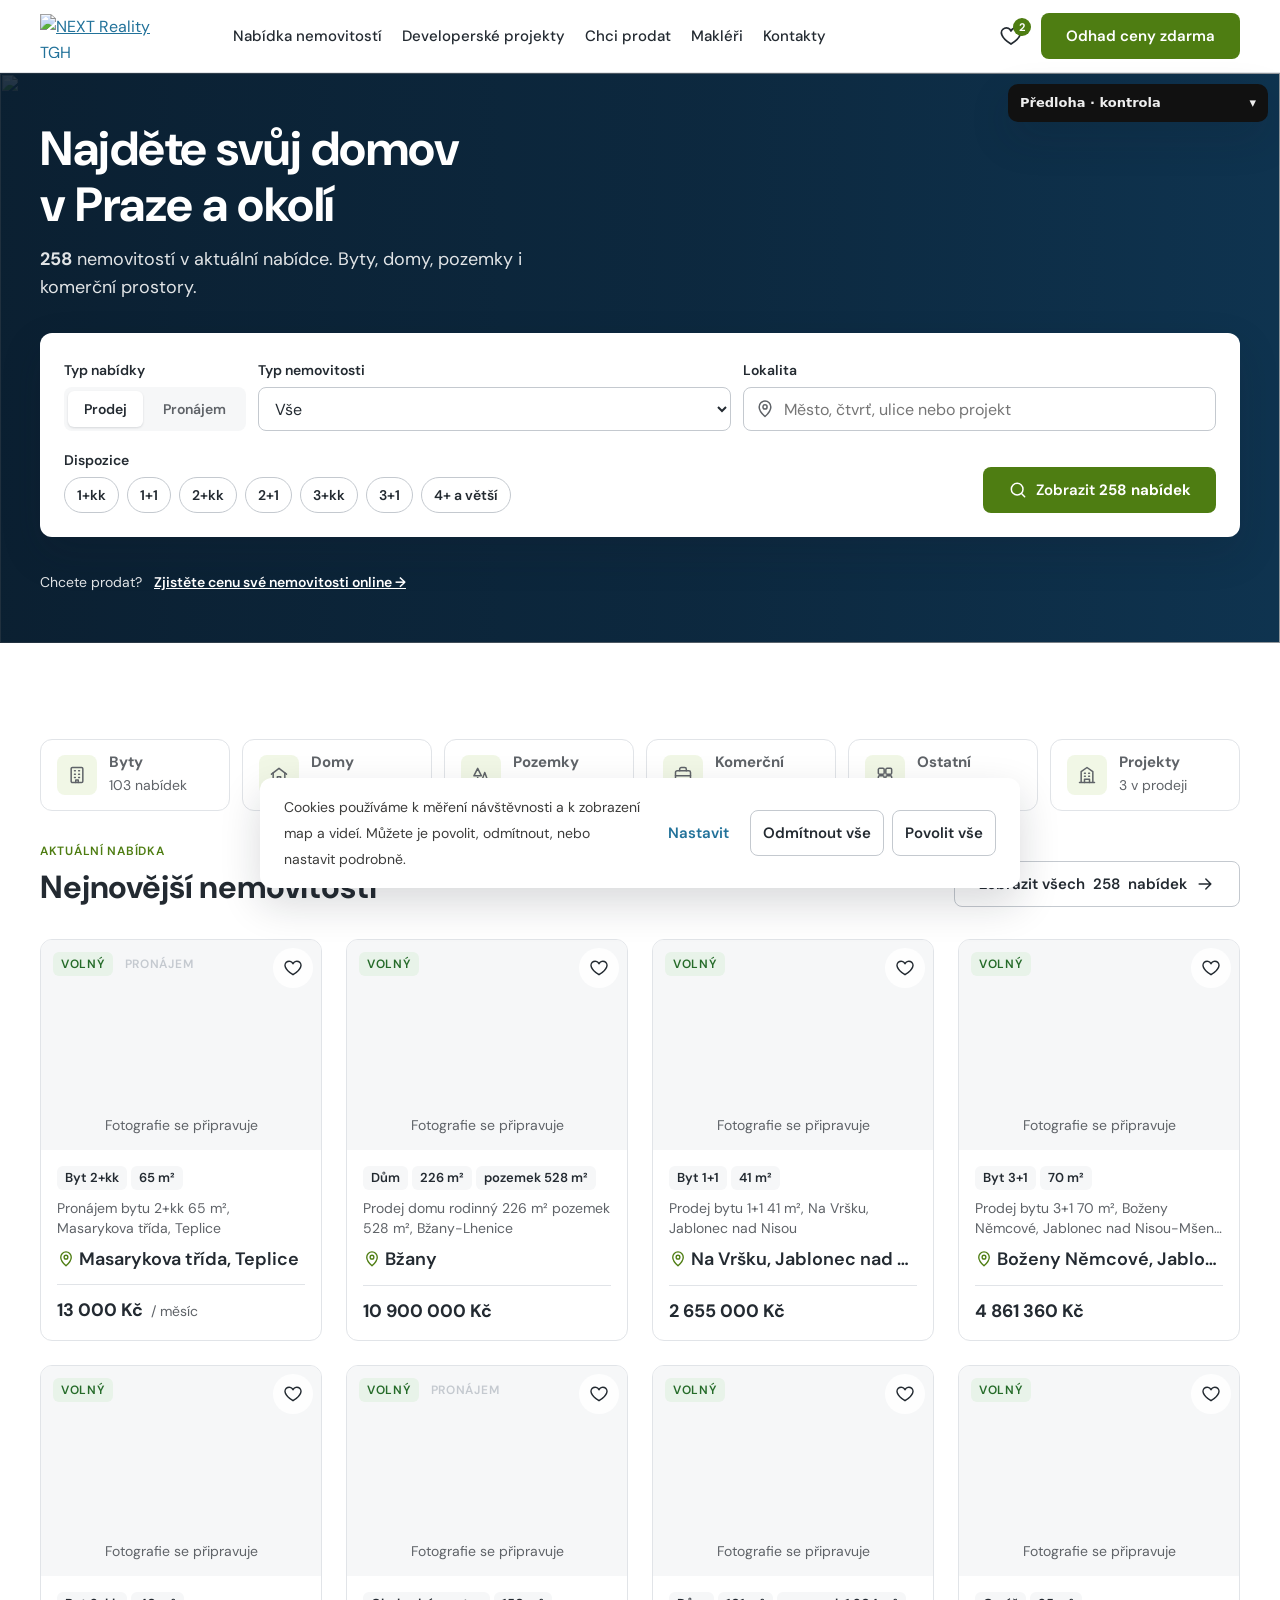
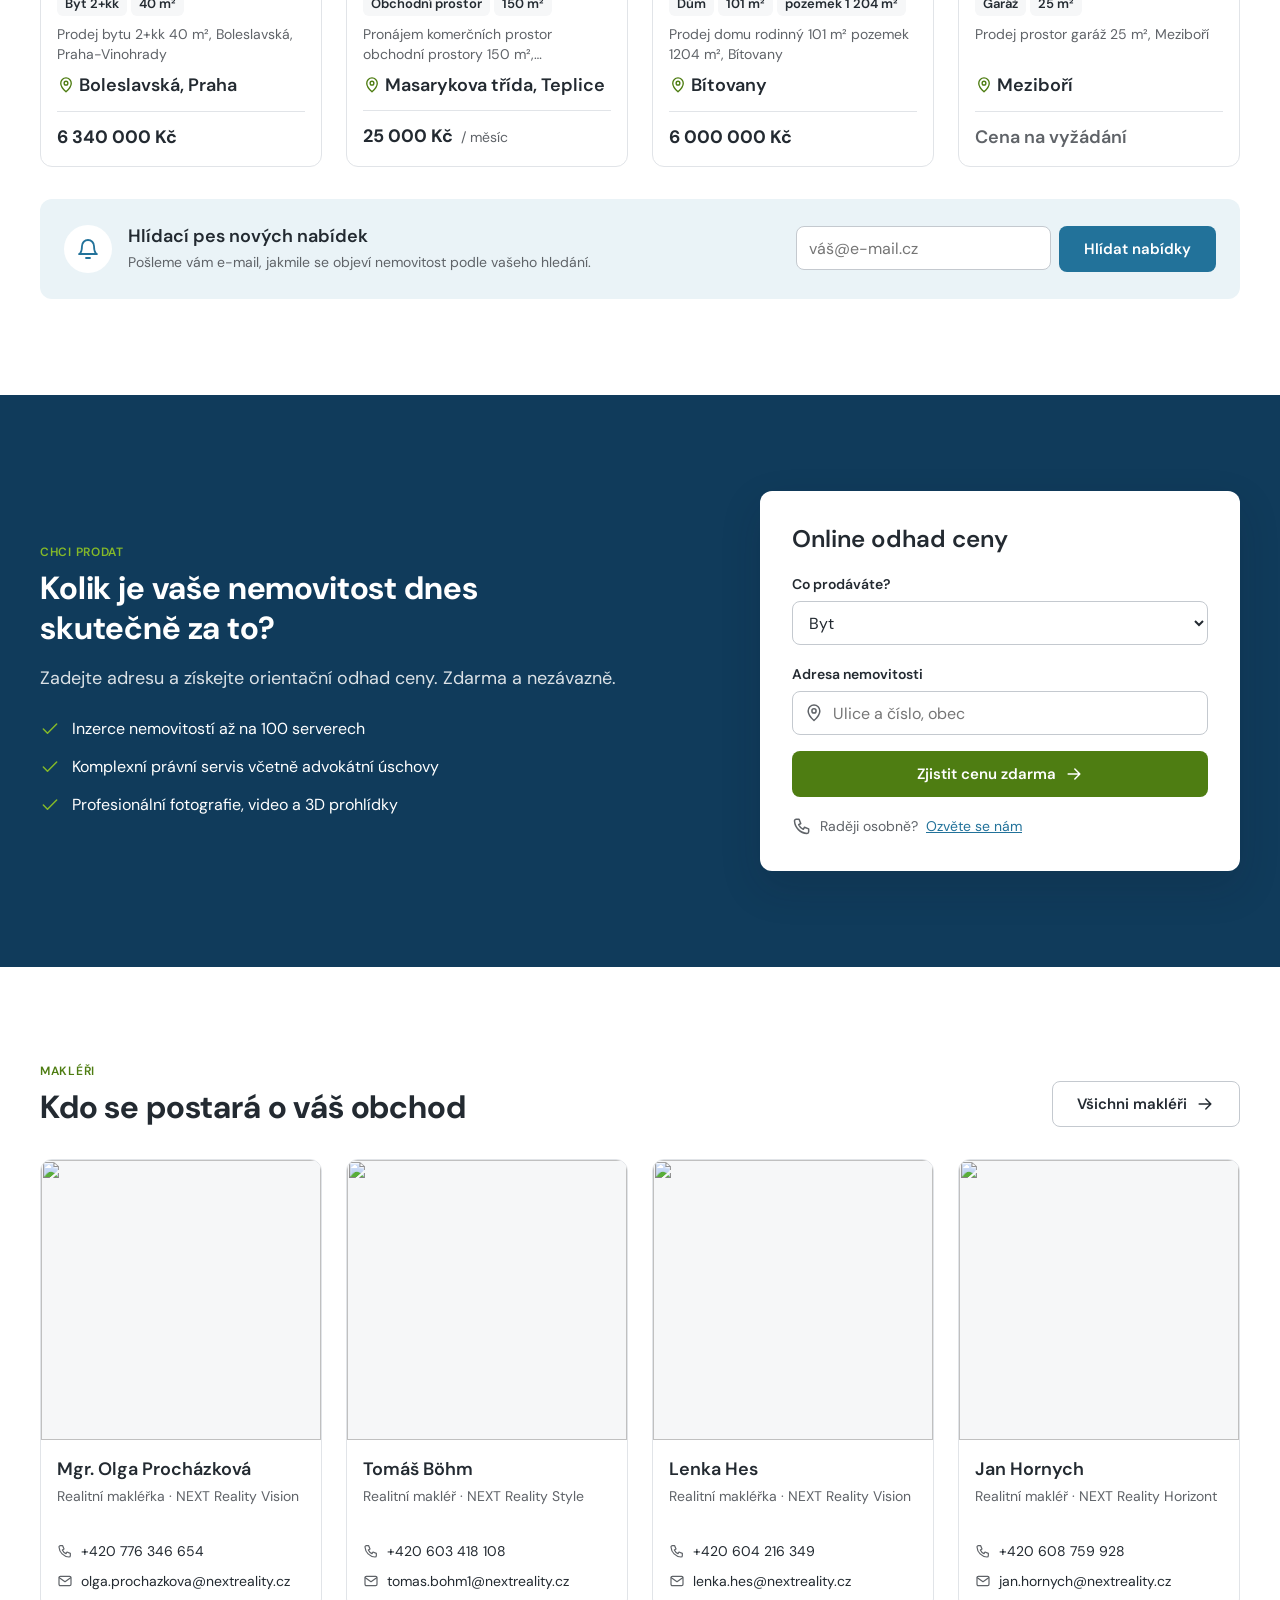
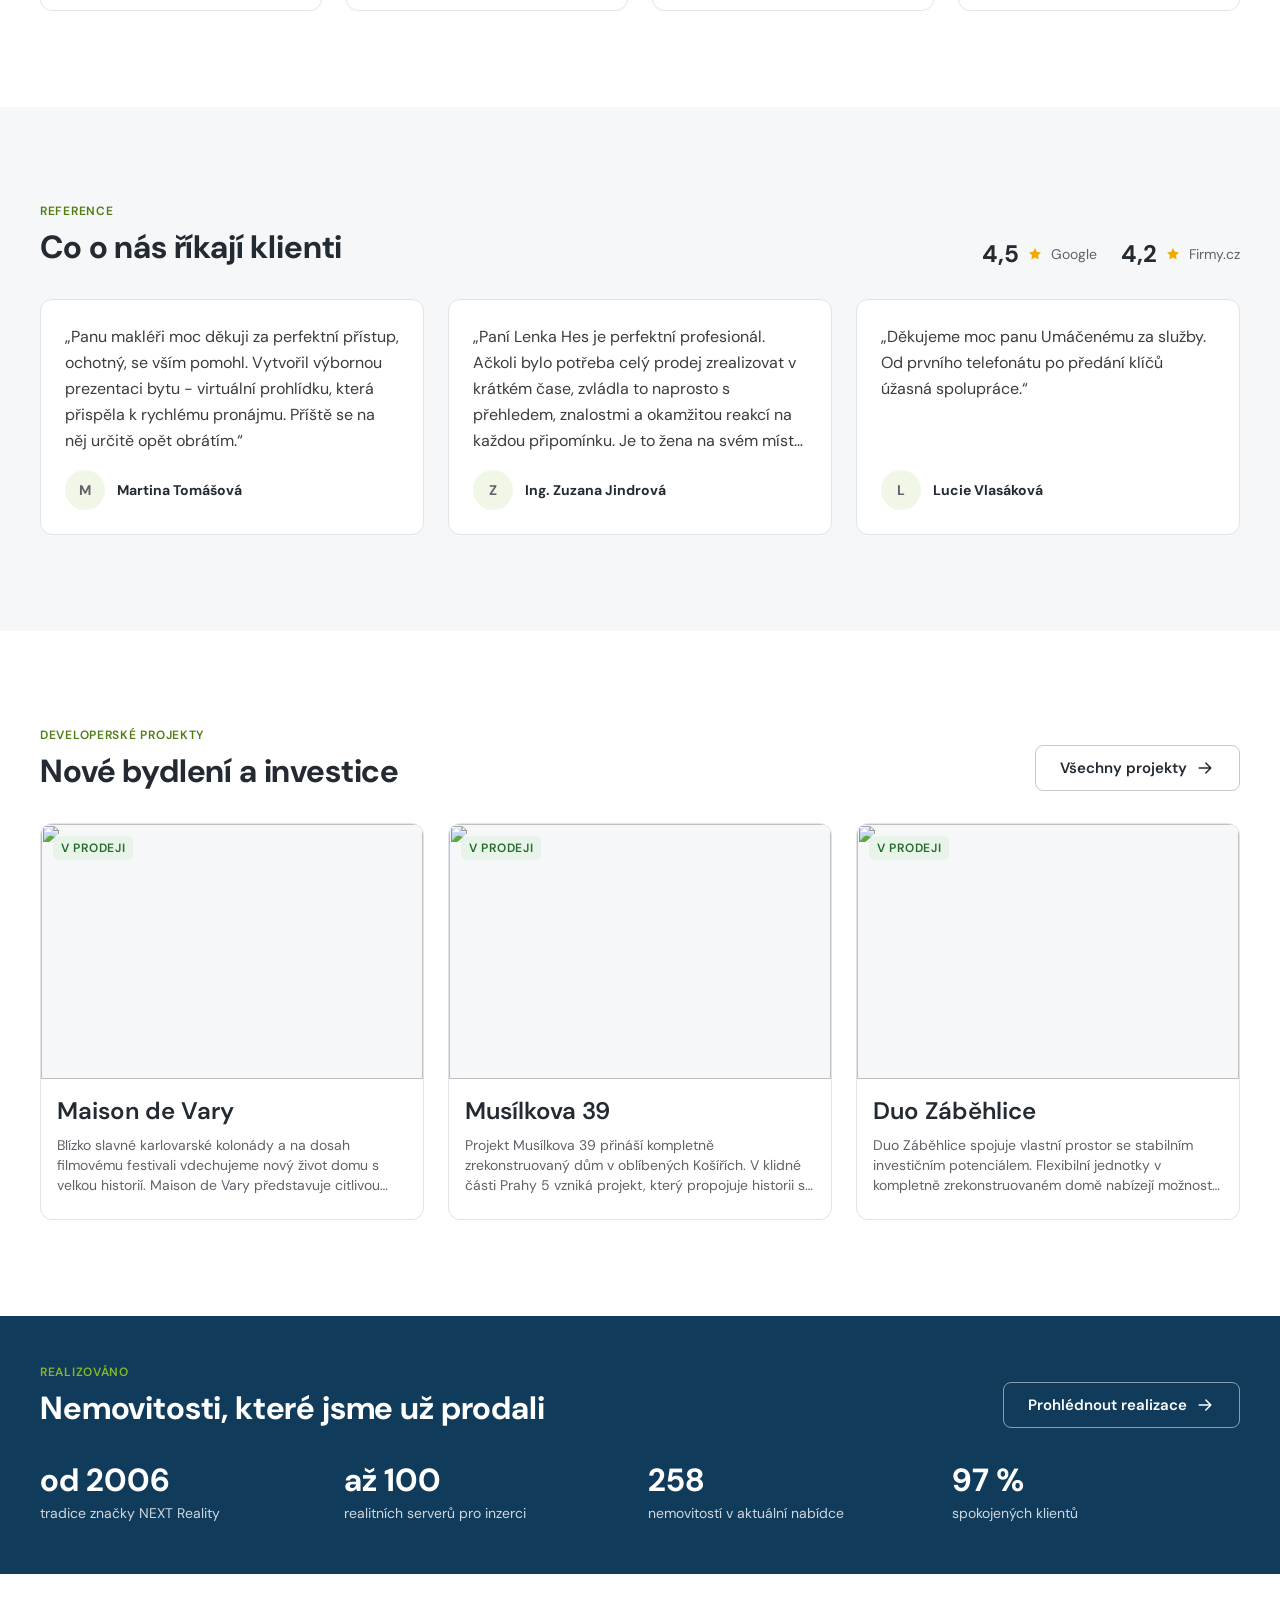
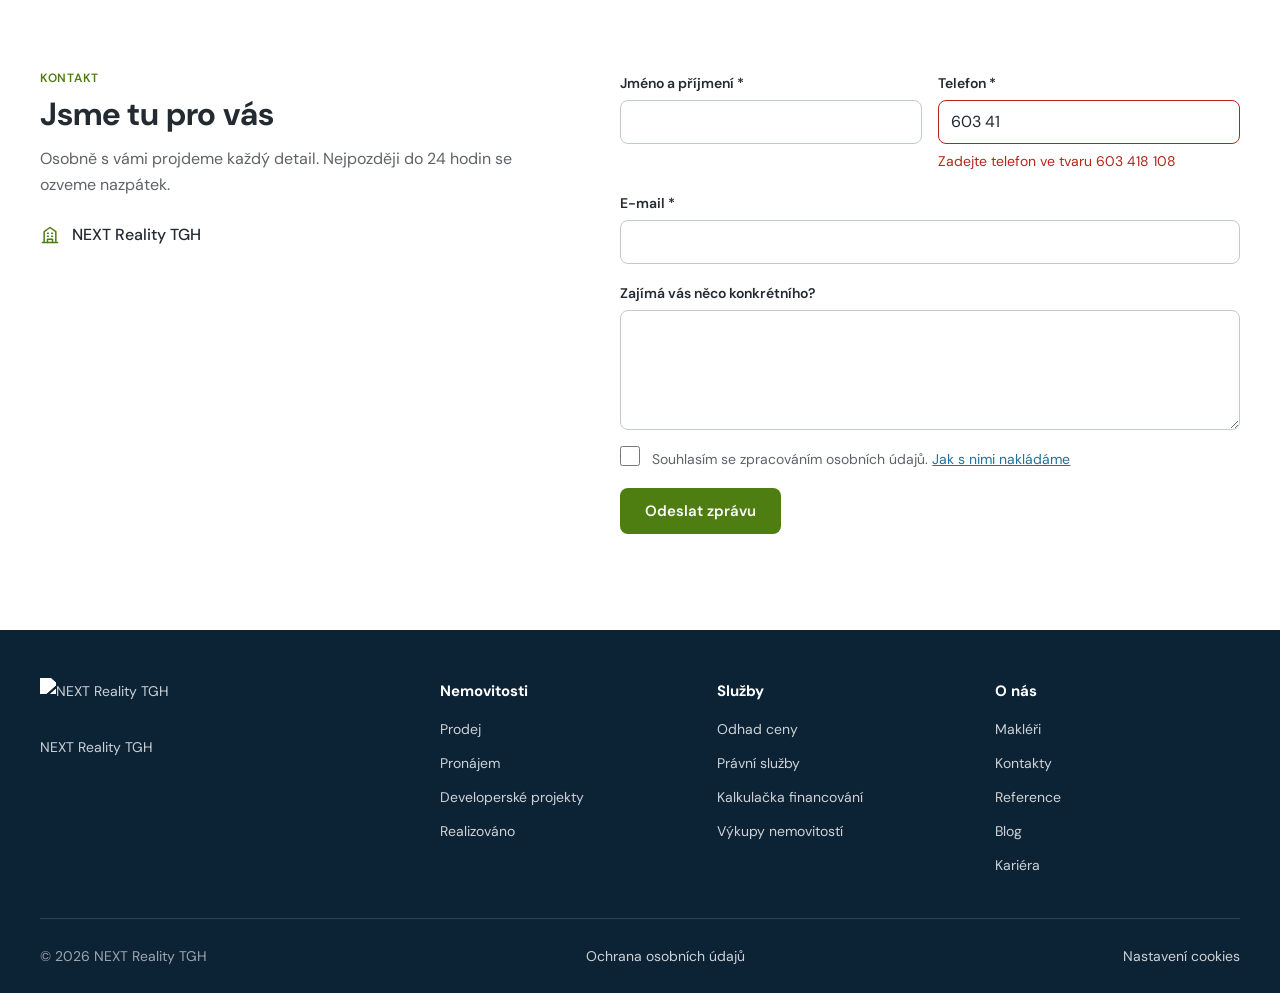
==== index.html @ 33d0123a "NEXT Reality – jednotny design system (HTML predloha) Faze 0–4: re-audit zivych webu, tokeny, homepa" ====
<!doctype html>
<html lang="cs" data-office="tgh">
<head>
<meta charset="utf-8">
<meta name="viewport" content="width=device-width, initial-scale=1">
<title>Reality a nemovitosti v Praze a okolí | NEXT Reality TGH</title>
<link rel="preconnect" href="https://fonts.googleapis.com">
<link rel="preconnect" href="https://fonts.gstatic.com" crossorigin>
<link href="https://fonts.googleapis.com/css2?family=DM+Sans:opsz,wght@9..40,400;9..40,500;9..40,600;9..40,700&display=swap" rel="stylesheet">
<link rel="stylesheet" href="tokens.css">
<link rel="stylesheet" href="components.css">
</head>
<body data-page="home">

<div id="site-header"></div>

<main>
  <!-- HERO: nabídka dřív než sebeprezentace – vyhledávání je součástí hero -->
  <section class="hero">
    <div class="hero__media"><img data-bind="hero" alt="" fetchpriority="high"></div>
    <div class="container hero__in">
      <div>
        <h1 class="t-hero">Najděte svůj domov <span data-bind="region"></span></h1>
        <p class="hero__lead t-lead"><b data-bind="total"></b> nemovitostí v aktuální nabídce. Byty, domy, pozemky i komerční prostory.</p>
      </div>

      <form class="search" id="search" role="search">
        <div class="search__row">
          <div class="field">
            <span class="field__label" id="lbl-deal">Typ nabídky</span>
            <div class="seg" role="group" aria-labelledby="lbl-deal">
              <button type="button" aria-pressed="true" data-deal="prodej">Prodej</button>
              <button type="button" aria-pressed="false" data-deal="pronajem">Pronájem</button>
            </div>
          </div>
          <div class="field">
            <label for="f-type">Typ nemovitosti</label>
            <select class="select" id="f-type">
              <option value="">Vše</option>
              <option value="byt">Byty</option>
              <option value="dum">Domy</option>
              <option value="komercni">Komerční</option>
              <option value="pozemek">Pozemky</option>
              <option value="ostatni">Ostatní</option>
            </select>
          </div>
          <div class="field suggest" id="suggest">
            <label for="f-loc">Lokalita</label>
            <div class="input-icon">
              <svg class="icon"><use href="#i-pin"/></svg>
              <input class="input" id="f-loc" placeholder="Město, čtvrť, ulice nebo projekt" autocomplete="off" role="combobox" aria-expanded="false" aria-controls="suggest-list">
            </div>
            <ul class="suggest__list" id="suggest-list" role="listbox"></ul>
          </div>
        </div>
        <div class="search__foot">
          <div class="field" id="disp-field">
            <span class="field__label" id="lbl-disp">Dispozice</span>
            <div class="chips" role="group" aria-labelledby="lbl-disp">
              <button type="button" class="chip" aria-pressed="false">1+kk</button>
              <button type="button" class="chip" aria-pressed="false">1+1</button>
              <button type="button" class="chip" aria-pressed="false">2+kk</button>
              <button type="button" class="chip" aria-pressed="false">2+1</button>
              <button type="button" class="chip" aria-pressed="false">3+kk</button>
              <button type="button" class="chip" aria-pressed="false">3+1</button>
              <button type="button" class="chip" aria-pressed="false">4+ a větší</button>
            </div>
          </div>
          <button class="btn btn--primary" id="search-btn" type="submit"><svg class="icon"><use href="#i-search"/></svg><span>Zobrazit <b id="live-count"></b></span></button>
        </div>
      </form>

      <p class="hero__seller">Chcete prodat? <a data-href="prodat.html#odhad">Zjistěte cenu své nemovitosti online →</a></p>
    </div>
  </section>

  <!-- NABÍDKA -->
  <section class="section" id="nabidka">
    <div class="container">
      <nav class="cats" aria-label="Kategorie" id="cats"></nav>
      <div class="section-head">
        <div>
          <span class="t-label eyebrow">Aktuální nabídka</span>
          <h2 class="t-h2">Nejnovější nemovitosti</h2>
        </div>
        <a class="btn btn--secondary" data-all href="vypis.html">Zobrazit všech <span data-bind="total"></span> nabídek <svg class="icon"><use href="#i-arrow"/></svg></a>
      </div>
      <div class="grid-cards" id="cards"></div>

      <div class="watchdog">
        <span class="watchdog__ico"><svg class="icon icon--lg"><use href="#i-bell"/></svg></span>
        <div>
          <h3 class="t-h3" style="font-size:var(--fs-card);line-height:var(--lh-card)">Hlídací pes nových nabídek</h3>
          <p>Pošleme vám e-mail, jakmile se objeví nemovitost podle vašeho hledání.</p>
        </div>
        <form onsubmit="event.preventDefault()">
          <label class="sr-only" for="wd-mail">E-mail</label>
          <input class="input" id="wd-mail" type="email" placeholder="váš@e-mail.cz">
          <button class="btn btn--alt">Hlídat nabídky</button>
        </form>
      </div>
    </div>
  </section>

  <!-- CHCI PRODAT – hlavní CTA pro prodávající -->
  <section class="section section--dark" id="prodat">
    <div class="container sell">
      <div>
        <span class="t-label eyebrow">Chci prodat</span>
        <h2 class="t-h2">Kolik je vaše nemovitost dnes skutečně&nbsp;za&nbsp;to?</h2>
        <p class="t-lead" style="margin-top:var(--s-4);color:rgba(255,255,255,.85);max-width:52ch">Zadejte adresu a získejte orientační odhad ceny. Zdarma a nezávazně.</p>
        <ul class="sell__list">
          <li><svg class="icon"><use href="#i-check"/></svg><span>Inzerce nemovitostí až na 100 serverech</span></li>
          <li><svg class="icon"><use href="#i-check"/></svg><span>Komplexní právní servis včetně advokátní úschovy</span></li>
          <li><svg class="icon"><use href="#i-check"/></svg><span>Profesionální fotografie, video a 3D prohlídky</span></li>
        </ul>
      </div>
      <form class="estimate" id="estimate">
        <h3 class="t-h3">Online odhad ceny</h3>
        <div class="field">
          <label for="e-type">Co prodáváte?</label>
          <select class="select" id="e-type"><option>Byt</option><option>Dům</option><option>Pozemek</option><option>Komerční prostor</option></select>
        </div>
        <div class="field">
          <label for="e-addr">Adresa nemovitosti</label>
          <div class="input-icon"><svg class="icon"><use href="#i-pin"/></svg><input class="input" id="e-addr" placeholder="Ulice a číslo, obec"></div>
        </div>
        <button class="btn btn--primary btn--block">Zjistit cenu zdarma <svg class="icon"><use href="#i-arrow"/></svg></button>
        <p class="estimate__note"><svg class="icon"><use href="#i-phone"/></svg> Raději osobně? <a href="#kontakt">Ozvěte se nám</a></p>
      </form>
    </div>
  </section>

  <!-- MAKLÉŘI -->
  <section class="section" id="makleri">
    <div class="container">
      <div class="section-head">
        <div>
          <span class="t-label eyebrow">Makléři</span>
          <h2 class="t-h2">Kdo se postará o váš obchod</h2>
        </div>
        <a class="btn btn--secondary" data-href="makleri.html">Všichni makléři <svg class="icon"><use href="#i-arrow"/></svg></a>
      </div>
      <div class="grid-agents" id="agents"></div>
    </div>
  </section>

  <!-- REFERENCE -->
  <section class="section section--tint" id="reference">
    <div class="container">
      <div class="section-head">
        <div>
          <span class="t-label eyebrow">Reference</span>
          <h2 class="t-h2">Co o nás říkají klienti</h2>
        </div>
        <div class="ratings" id="ratings"></div>
      </div>
      <div class="grid-refs" id="refs"></div>
    </div>
  </section>

  <!-- DEVELOPERSKÉ PROJEKTY -->
  <section class="section" id="projekty">
    <div class="container">
      <div class="section-head">
        <div>
          <span class="t-label eyebrow">Developerské projekty</span>
          <h2 class="t-h2">Nové bydlení a investice</h2>
        </div>
        <a class="btn btn--secondary" data-href="projekty.html">Všechny projekty <svg class="icon"><use href="#i-arrow"/></svg></a>
      </div>
      <div class="grid-projects" id="projects"></div>
    </div>
  </section>

  <!-- REALIZOVÁNO -->
  <section class="section section--dark" id="realizovano" style="padding-block:var(--s-12)">
    <div class="container" style="display:grid;gap:var(--s-8)">
      <div class="section-head" style="margin:0">
        <div>
          <span class="t-label eyebrow">Realizováno</span>
          <h2 class="t-h2">Nemovitosti, které jsme už prodali</h2>
        </div>
        <a class="btn btn--secondary btn--on-dark" data-href="vypis.html" data-q="&status=sold">Prohlédnout realizace <svg class="icon"><use href="#i-arrow"/></svg></a>
      </div>
      <div class="sold-strip" id="stats"></div>
    </div>
  </section>

  <!-- KONTAKT -->
  <section class="section" id="kontakt">
    <div class="container contact">
      <div>
        <span class="t-label eyebrow">Kontakt</span>
        <h2 class="t-h2">Jsme tu pro vás</h2>
        <p style="margin-top:var(--s-3);color:var(--text-muted)">Osobně s vámi projdeme každý detail. Nejpozději do 24 hodin se ozveme nazpátek.</p>
        <div class="contact__card" id="office-contact"></div>
      </div>
      <form class="form" onsubmit="event.preventDefault()">
        <div class="form__2">
          <div class="field"><label for="c-name">Jméno a příjmení *</label><input class="input" id="c-name" autocomplete="name"></div>
          <div class="field"><label for="c-tel">Telefon *</label><input class="input is-error" id="c-tel" type="tel" autocomplete="tel" value="603 41" aria-describedby="c-tel-err"><span class="field__error" id="c-tel-err">Zadejte telefon ve tvaru 603 418 108</span></div>
        </div>
        <div class="field"><label for="c-mail">E-mail *</label><input class="input" id="c-mail" type="email" autocomplete="email"></div>
        <div class="field"><label for="c-msg">Zajímá vás něco konkrétního?</label><textarea class="input" id="c-msg"></textarea></div>
        <label class="check"><input type="checkbox"> <span>Souhlasím se zpracováním osobních údajů. <a href="#">Jak s nimi nakládáme</a></span></label>
        <div><button class="btn btn--primary">Odeslat zprávu</button></div>
      </form>
    </div>
  </section>
</main>

<div id="site-footer"></div>


<script src="data.js"></script>
<script src="data/tgh-listings.js"></script>
<script src="data/stars-listings.js"></script>
<script src="core.js"></script>
<script src="home.js"></script>
</body>
</html>
---- tokens.css ----
/* ==========================================================================
   NEXT Reality – design tokeny (předloha pro vývoj)
   Pravidlo: základní jednotka je pevných 16 px a NEMĚNÍ se s šířkou okna.
   Velikosti se mění jen na breakpointech 768 a 1280 px, nikdy plynule.
   Kancelář mění jen proměnné v bloku [data-office]. Layout se nemění nikdy.
   ========================================================================== */

:root {
  /* --- Brand NEXT (shodné pro všechny kanceláře – ověřeno na TGH, Stars, Dynamic 10/2026) --- */
  --brand-green: #85b929;        /* originál – jen dekor, ikony, plochy; s bílým textem NEsplňuje WCAG (2,3:1) */
  --brand-blue: #3187aa;         /* originál – jen dekor; s bílým textem 4,0:1 = pod AA */
  --brand-navy: #103b5b;

  /* --- Akcenty pro kancelář (přepisují se v [data-office]) --- */
  --accent: #4e7d12;             /* primární tlačítko, bílý text 4,9:1 ✓ AA */
  --accent-hover: #3f6610;
  --accent-soft: #f1f7e6;        /* podklad štítků, zvýraznění */
  --accent-deco: var(--brand-green);
  --accent-2: #22729a;           /* doplňková – odkazy, sekundární akce, bílý text 5,3:1 ✓ */
  --accent-2-hover: #1b5d7e;
  --accent-2-soft: #eaf3f7;

  /* --- Neutrály --- */
  --ink: #232a31;                /* nadpisy */
  --text: #3c3c3b;               /* běžný text (z TGH), 11,0:1 */
  --text-muted: #5f6368;         /* popisky, 6,1:1 */
  --line: #e1e4e8;
  --line-strong: #c4c9cf;
  --surface: #ffffff;
  --surface-2: #f6f7f8;
  --surface-dark: var(--brand-navy);

  /* --- Stavy nabídky --- */
  --st-free: #256b29;   --st-free-bg: #e8f3e9;
  --st-reserved: #8a5a00; --st-reserved-bg: #fff3d6;
  --st-sold: #5f6368;   --st-sold-bg: #eceef0;
  --st-top: #ffffff;    --st-top-bg: var(--brand-navy);
  --st-last: #9b2c2c;   --st-last-bg: #fdecec;
  --danger: #b3261e;
  --focus: #1a73e8;

  /* --- Typografie --- */
  --font: "DM Sans", system-ui, -apple-system, "Segoe UI", Roboto, sans-serif;

  /* mobil (<768) – výchozí, mobile first */
  --fs-hero: 32px;  --lh-hero: 38px;
  --fs-h1: 28px;    --lh-h1: 34px;
  --fs-h2: 24px;    --lh-h2: 30px;
  --fs-h3: 20px;    --lh-h3: 26px;
  --fs-card: 17px;  --lh-card: 24px;
  --fs-lead: 17px;  --lh-lead: 26px;
  --fs-body: 16px;  --lh-body: 25px;
  --fs-small: 14px; --lh-small: 20px;
  --fs-label: 12px; --lh-label: 16px; --ls-label: .06em;
  --fs-btn: 15px;

  /* --- Odsazení: výhradně tato škála (20 a 40 doplněny kvůli okrajům stránky) --- */
  --s-1: 4px;  --s-2: 8px;  --s-3: 12px; --s-4: 16px; --s-5: 20px;
  --s-6: 24px; --s-8: 32px; --s-10: 40px; --s-12: 48px; --s-16: 64px; --s-24: 96px;

  /* --- Layout --- */
  --content-max: 1280px;
  --text-max: 720px;
  --gutter: 20px;
  --gap: 16px;
  --section-y: 56px;
  --header-h: 64px;

  /* --- Komponenty --- */
  --btn-h: 48px;
  --input-h: 48px;
  --r-btn: 8px;
  --r-card: 12px;
  --r-input: 8px;
  --r-pill: 999px;
  --icon: 20px;
  --icon-lg: 24px;

  /* --- Stíny --- */
  --sh-1: 0 1px 2px rgba(16, 24, 40, .06), 0 1px 3px rgba(16, 24, 40, .08);
  --sh-2: 0 4px 12px rgba(16, 24, 40, .08), 0 2px 4px rgba(16, 24, 40, .04);
  --sh-3: 0 16px 40px rgba(16, 24, 40, .16);

  --ease: cubic-bezier(.2, .7, .3, 1);
}

/* tablet 768–1279 – v zadání chyběl, doplněno */
@media (min-width: 768px) {
  :root {
    --fs-hero: 40px;  --lh-hero: 48px;
    --fs-h1: 34px;    --lh-h1: 42px;
    --fs-h2: 28px;    --lh-h2: 36px;
    --fs-h3: 22px;    --lh-h3: 30px;
    --fs-card: 18px;  --lh-card: 26px;
    --fs-lead: 18px;  --lh-lead: 28px;
    --fs-body: 16px;  --lh-body: 26px;
    --gutter: 32px;
    --gap: 24px;
    --section-y: 72px;
    --header-h: 72px;
    --btn-h: 44px;
    --input-h: 44px;
  }
}

/* desktop ≥1280 */
@media (min-width: 1280px) {
  :root {
    --fs-hero: 48px;  --lh-hero: 56px;   /* strop – H1 nikdy nad 48 px */
    --fs-h1: 40px;    --lh-h1: 48px;
    --fs-h2: 32px;    --lh-h2: 40px;
    --fs-h3: 24px;    --lh-h3: 32px;
    --gutter: 40px;
    --section-y: 96px;
  }
}

/* ==========================================================================
   Kanceláře – mění se JEN tyto hodnoty. Logo, fotka a kontakty jdou z CRM.
   Všechny současné kanceláře mají stejné brand barvy NEXT; varianta "test"
   slouží jen k důkazu, že přebarvení nesahá do layoutu.
   ========================================================================== */
[data-office="tgh"],
[data-office="stars"] { /* brand NEXT – výchozí hodnoty z :root */ }

[data-office="test"] {
  --accent: #8c2f39;  --accent-hover: #72252e;  --accent-soft: #f8ecee;  --accent-deco: #c2505c;
  --accent-2: #2f4b7c; --accent-2-hover: #243b62; --accent-2-soft: #edf1f8;
  --surface-dark: #2b2230;
}
---- components.css ----
/* ==========================================================================
   NEXT Reality – komponenty (předloha). Hodnoty výhradně z tokens.css.
   ========================================================================== */

*, *::before, *::after { box-sizing: border-box; }
html { font-size: 100%; -webkit-text-size-adjust: 100%; } /* 16 px, nikdy se neškáluje */
body {
  margin: 0; font-family: var(--font); font-size: var(--fs-body); line-height: var(--lh-body);
  color: var(--text); background: var(--surface); -webkit-font-smoothing: antialiased;
}
img { display: block; max-width: 100%; }
a { color: var(--accent-2); }
h1, h2, h3, h4, p { margin: 0; }
button, input, select { font: inherit; color: inherit; }
:focus-visible { outline: 3px solid var(--focus); outline-offset: 2px; border-radius: 4px; }
[hidden] { display: none !important; } /* atribut hidden vždy vyhrává nad display komponent */
.sr-only { position: absolute; width: 1px; height: 1px; overflow: hidden; clip: rect(0 0 0 0); white-space: nowrap; }

.icon { width: var(--icon); height: var(--icon); flex: none; stroke: currentColor; fill: none; stroke-width: 1.8; stroke-linecap: round; stroke-linejoin: round; }
.icon--lg { width: var(--icon-lg); height: var(--icon-lg); }

/* --- Layout --------------------------------------------------------------- */
.container { width: 100%; max-width: calc(var(--content-max) + 2 * var(--gutter)); margin-inline: auto; padding-inline: var(--gutter); }
.section { padding-block: var(--section-y); }
.section--tint { background: var(--surface-2); }
.section--dark { background: var(--surface-dark); color: #fff; }
.section-head { display: flex; align-items: end; justify-content: space-between; gap: var(--s-4); margin-bottom: var(--s-8); flex-wrap: wrap; }
.section-head p { max-width: var(--text-max); color: var(--text-muted); margin-top: var(--s-2); }
.section--dark .section-head p { color: rgba(255,255,255,.8); }

/* --- Typografie ----------------------------------------------------------- */
.t-hero { font-size: var(--fs-hero); line-height: var(--lh-hero); font-weight: 700; letter-spacing: -.01em; color: var(--ink); }
.t-h1 { font-size: var(--fs-h1); line-height: var(--lh-h1); font-weight: 700; color: var(--ink); }
.t-h2 { font-size: var(--fs-h2); line-height: var(--lh-h2); font-weight: 700; color: var(--ink); letter-spacing: -.005em; }
.t-h3 { font-size: var(--fs-h3); line-height: var(--lh-h3); font-weight: 600; color: var(--ink); }
.t-lead { font-size: var(--fs-lead); line-height: var(--lh-lead); }
.t-small { font-size: var(--fs-small); line-height: var(--lh-small); }
.t-label { font-size: var(--fs-label); line-height: var(--lh-label); letter-spacing: var(--ls-label); text-transform: uppercase; font-weight: 600; }
.section--dark :is(.t-h2,.t-h3) { color: #fff; }
.eyebrow { color: var(--accent); display: block; margin-bottom: var(--s-2); }
.section--dark .eyebrow { color: var(--accent-deco); }

/* --- Tlačítka: 3 úrovně --------------------------------------------------- */
.btn {
  display: inline-flex; align-items: center; justify-content: center; gap: var(--s-2);
  min-height: var(--btn-h); padding: var(--s-3) var(--s-6); border-radius: var(--r-btn);
  font-size: var(--fs-btn); font-weight: 600; line-height: 20px; text-decoration: none; white-space: nowrap;
  border: 1.5px solid transparent; cursor: pointer; transition: background .15s, border-color .15s, color .15s;
}
.btn--primary { background: var(--accent); color: #fff; }
.btn--primary:hover { background: var(--accent-hover); }
.btn--alt { background: var(--accent-2); color: #fff; }
.btn--alt:hover { background: var(--accent-2-hover); }
.btn--secondary { background: var(--surface); color: var(--ink); border-color: var(--line-strong); }
.btn--secondary:hover { border-color: var(--ink); }
.btn--ghost { background: transparent; color: var(--accent-2); padding-inline: var(--s-2); }
.btn--ghost:hover { color: var(--accent-2-hover); text-decoration: underline; }
.btn--on-dark.btn--secondary { background: transparent; color: #fff; border-color: rgba(255,255,255,.5); }
.btn--on-dark.btn--secondary:hover { border-color: #fff; }
.btn[disabled], .btn.is-disabled { opacity: .45; pointer-events: none; }
.btn.is-loading { color: transparent; position: relative; pointer-events: none; }
.btn.is-loading::after { content: ""; position: absolute; width: 18px; height: 18px; border: 2px solid #fff; border-right-color: transparent; border-radius: 50%; animation: spin .7s linear infinite; }
@keyframes spin { to { transform: rotate(360deg); } }
.btn--block { width: 100%; }

/* --- Hlavička ------------------------------------------------------------- */
.header { position: sticky; top: 0; z-index: 50; background: rgba(255,255,255,.96); backdrop-filter: blur(8px); border-bottom: 1px solid var(--line); }
.header__in { display: flex; align-items: center; gap: var(--s-6); height: var(--header-h); }
.logo { display: flex; align-items: center; flex: none; }
.logo img { height: 40px; width: auto; }
.nav { display: none; gap: var(--s-1); margin-left: var(--s-4); }
.nav a { white-space: nowrap; font-size: 15px; line-height: 40px; padding-inline: var(--s-2); color: var(--ink); text-decoration: none; border-radius: var(--r-btn); font-weight: 500; }
.nav a:hover { background: var(--surface-2); }
.nav a[aria-current] { color: var(--accent); }
.header__actions { margin-left: auto; display: flex; align-items: center; gap: var(--s-2); }
.icon-btn { position: relative; display: inline-grid; place-items: center; width: 44px; height: 44px; border-radius: var(--r-btn); color: var(--ink); background: none; border: 0; cursor: pointer; text-decoration: none; }
.icon-btn:hover { background: var(--surface-2); }
.icon-btn .count { position: absolute; top: 4px; right: 2px; min-width: 18px; height: 18px; padding-inline: 5px; border-radius: var(--r-pill); background: var(--accent); color: #fff; font-size: 11px; line-height: 18px; font-weight: 700; text-align: center; }
.header .btn--primary { display: none; }
@media (min-width: 1280px) {
  .nav { display: flex; }
  .nav__opt { display: none; }
  .header .btn--primary { display: inline-flex; }
  .menu-toggle { display: none; }
}
@media (min-width: 768px) { .logo img { height: 44px; } }

/* --- Hero s vyhledáváním -------------------------------------------------- */
.hero { position: relative; background: var(--surface-dark); color: #fff; overflow: hidden; }
.hero__media { position: absolute; inset: 0; }
.hero__media img { width: 100%; height: 100%; object-fit: cover; }
.hero__media::after { content: ""; position: absolute; inset: 0; background: linear-gradient(90deg, rgba(10,28,44,.88) 0%, rgba(10,28,44,.6) 55%, rgba(10,28,44,.25) 100%); }
.hero__in { position: relative; padding-block: var(--s-8) var(--s-8); display: grid; gap: var(--s-6); }
.hero .t-hero { color: #fff; max-width: 20ch; text-wrap: balance; }
.hero__lead { color: rgba(255,255,255,.88); max-width: 46ch; margin-top: var(--s-3); }
.hero__seller { display: flex; align-items: center; gap: var(--s-3); flex-wrap: wrap; font-size: var(--fs-small); color: rgba(255,255,255,.88); }
.hero__seller a { color: #fff; font-weight: 600; }
@media (min-width: 1280px) {
  .hero__in { padding-block: var(--s-12); gap: var(--s-8); }
}

/* Vyhledávací panel */
.search { background: var(--surface); color: var(--text); border-radius: var(--r-card); box-shadow: var(--sh-3); padding: var(--s-4); display: grid; gap: var(--s-4); }
.search__row { display: grid; gap: var(--s-3); }
.seg { display: inline-flex; background: var(--surface-2); border-radius: var(--r-btn); padding: var(--s-1); gap: var(--s-1); }
.seg button { border: 0; background: none; padding: 0 var(--s-4); height: 36px; border-radius: 6px; font-size: var(--fs-small); font-weight: 600; cursor: pointer; color: var(--text-muted); }
.seg button[aria-pressed="true"] { background: var(--surface); color: var(--ink); box-shadow: var(--sh-1); }
.field { display: grid; gap: var(--s-1); align-content: start; }
.field > label, .field__label { font-size: var(--fs-small); font-weight: 600; color: var(--ink); }
.input, .select {
  width: 100%; height: var(--input-h); border: 1.5px solid var(--line-strong); border-radius: var(--r-input);
  padding-inline: var(--s-3); font-size: 16px; background: var(--surface); color: var(--ink);
}
.input:hover, .select:hover { border-color: var(--text-muted); }
.input:focus, .select:focus { outline: none; border-color: var(--accent-2); box-shadow: 0 0 0 3px var(--accent-2-soft); }
.input.is-error { border-color: var(--danger); }
.field__error { font-size: var(--fs-small); color: var(--danger); }
.input-icon { position: relative; }
.input-icon .icon { position: absolute; left: var(--s-3); top: 50%; transform: translateY(-50%); color: var(--text-muted); pointer-events: none; }
.input-icon .input { padding-left: 40px; }

/* Našeptávač lokality */
.suggest { position: relative; }
.suggest__list { position: absolute; z-index: 20; left: 0; right: 0; top: calc(100% + var(--s-1)); background: var(--surface); border: 1px solid var(--line); border-radius: var(--r-input); box-shadow: var(--sh-2); padding: var(--s-1); margin: 0; list-style: none; display: none; }
.suggest.is-open .suggest__list { display: block; }
.suggest__list li { display: flex; align-items: center; gap: var(--s-3); padding: var(--s-2) var(--s-3); border-radius: 6px; cursor: pointer; font-size: 15px; color: var(--ink); }
.suggest__list li:hover, .suggest__list li[aria-selected="true"] { background: var(--surface-2); }
.suggest__list small { margin-left: auto; color: var(--text-muted); font-size: var(--fs-small); }
.suggest__list mark { background: none; font-weight: 700; color: inherit; }

/* Chipy – dispozice, rychlé volby */
.chips { display: flex; flex-wrap: wrap; gap: var(--s-2); }
.chip { height: 36px; padding-inline: var(--s-3); border: 1.5px solid var(--line-strong); background: var(--surface); border-radius: var(--r-pill); font-size: var(--fs-small); font-weight: 600; color: var(--ink); cursor: pointer; }
.chip:hover { border-color: var(--ink); }
.chip[aria-pressed="true"] { background: var(--ink); border-color: var(--ink); color: #fff; }
@media (min-width: 768px) {
  .search { padding: var(--s-6); }
  .search__row { grid-template-columns: auto 1fr 1fr; align-items: end; }
  .search__foot { display: flex; align-items: end; gap: var(--s-6); justify-content: space-between; }
}

/* --- Kategorie s počty ---------------------------------------------------- */
.cats { display: grid; grid-template-columns: repeat(2, 1fr); gap: var(--s-3); margin-bottom: var(--s-8); }
.cat { display: flex; align-items: center; gap: var(--s-3); padding: var(--s-3) var(--s-4); border: 1px solid var(--line); border-radius: var(--r-card); text-decoration: none; color: var(--ink); background: var(--surface); transition: border-color .15s, box-shadow .15s; }
.cat:hover { border-color: var(--accent); box-shadow: var(--sh-1); }
.cat__ico { display: grid; place-items: center; width: 40px; height: 40px; border-radius: var(--r-btn); background: var(--accent-soft); color: var(--accent); flex: none; }
.cat b { display: block; font-size: 15px; line-height: 20px; }
.cat span { font-size: var(--fs-small); color: var(--text-muted); }
@media (min-width: 768px) { .cats { grid-template-columns: repeat(3, 1fr); } }
@media (min-width: 1280px) { .cats { grid-template-columns: repeat(6, 1fr); } }

/* --- Karta nemovitosti ---------------------------------------------------
   Pevné pozice: foto 4:3 → štítky parametrů → titulek (max 2 ř.) → lokalita → cena.
   Výška karty je v řadě vždy stejná bez ohledu na délku názvu.             */
.grid-cards { display: grid; gap: var(--gap); grid-template-columns: 1fr; }
@media (min-width: 600px) { .grid-cards { grid-template-columns: repeat(2, 1fr); } }
@media (min-width: 1024px) { .grid-cards { grid-template-columns: repeat(3, 1fr); } }
@media (min-width: 1280px) { .grid-cards { grid-template-columns: repeat(4, 1fr); } }

.pcard { position: relative; display: flex; flex-direction: column; background: var(--surface); border: 1px solid var(--line); border-radius: var(--r-card); overflow: hidden; transition: box-shadow .2s var(--ease), transform .2s var(--ease); }
.pcard:hover { box-shadow: var(--sh-2); transform: translateY(-2px); }
.pcard:focus-within { box-shadow: 0 0 0 3px var(--focus); }
.pcard__media { position: relative; aspect-ratio: 4 / 3; background: var(--surface-2); overflow: hidden; }
.pcard__media img { width: 100%; height: 100%; object-fit: cover; transition: transform .4s var(--ease); }
.pcard:hover .pcard__media img { transform: scale(1.03); }
.pcard__media.is-empty { display: grid; place-items: center; color: var(--line-strong); }
.pcard__media.is-empty::after { content: "Fotografie se připravuje"; position: absolute; bottom: var(--s-3); font-size: var(--fs-small); color: var(--text-muted); }
.pcard__badges { position: absolute; top: var(--s-3); left: var(--s-3); display: flex; gap: var(--s-1); flex-wrap: wrap; }
.badge { display: inline-flex; align-items: center; height: 24px; padding-inline: var(--s-2); border-radius: 6px; font-size: var(--fs-label); line-height: var(--lh-label); letter-spacing: var(--ls-label); text-transform: uppercase; font-weight: 600; }
.badge--free { background: var(--st-free-bg); color: var(--st-free); }
.badge--reserved { background: var(--st-reserved-bg); color: var(--st-reserved); }
.badge--sold { background: var(--st-sold-bg); color: var(--st-sold); }
.badge--top { background: var(--st-top-bg); color: var(--st-top); }
.badge--last { background: var(--st-last-bg); color: var(--st-last); }
.badge--drop { background: var(--danger); color: #fff; }
.pcard__fav { position: absolute; top: var(--s-2); right: var(--s-2); z-index: 2; width: 40px; height: 40px; border-radius: 50%; border: 0; background: rgba(255,255,255,.92); display: grid; place-items: center; cursor: pointer; color: var(--ink); }
.pcard__fav[aria-pressed="true"] { color: #d93838; }
.pcard__fav[aria-pressed="true"] .icon { fill: currentColor; }
.pcard__count { position: absolute; right: var(--s-2); bottom: var(--s-2); display: inline-flex; gap: var(--s-1); align-items: center; height: 24px; padding-inline: var(--s-2); border-radius: 6px; background: rgba(0,0,0,.6); color: #fff; font-size: var(--fs-label); font-weight: 600; }
.pcard__count .icon { width: 14px; height: 14px; }
.pcard__body { display: grid; grid-template-rows: auto calc(2 * var(--lh-small)) auto auto; gap: var(--s-2); padding: var(--s-4); flex: 1; }
.pcard__params { display: flex; gap: var(--s-1); flex-wrap: nowrap; overflow: hidden; }
.param { display: inline-flex; align-items: center; height: 24px; padding-inline: var(--s-2); border-radius: 6px; background: var(--surface-2); color: var(--ink); font-size: 13px; font-weight: 600; white-space: nowrap; }
.pcard__title { font-size: var(--fs-small); line-height: var(--lh-small); color: var(--text-muted); font-weight: 400; display: -webkit-box; -webkit-line-clamp: 2; -webkit-box-orient: vertical; overflow: hidden; }
.pcard__title a { color: inherit; text-decoration: none; }
.pcard__title a::after { content: ""; position: absolute; inset: 0; z-index: 1; } /* celá karta klikací */
.pcard__loc { display: flex; align-items: center; gap: var(--s-1); font-size: var(--fs-card); line-height: var(--lh-card); font-weight: 600; color: var(--ink); white-space: nowrap; overflow: hidden; text-overflow: ellipsis; }
.pcard__loc span { overflow: hidden; text-overflow: ellipsis; }
.pcard__loc .icon { color: var(--accent); width: 18px; height: 18px; }
.pcard__price { display: flex; align-items: baseline; gap: var(--s-2); margin-top: var(--s-1); padding-top: var(--s-3); border-top: 1px solid var(--line); font-size: var(--fs-card); line-height: var(--lh-card); font-weight: 700; color: var(--ink); }
.pcard__price small { font-size: var(--fs-small); font-weight: 400; color: var(--text-muted); }
.pcard__price s { font-size: var(--fs-small); font-weight: 400; color: var(--text-muted); }
.pcard__price.is-request { color: var(--text-muted); font-weight: 600; }
.pcard.is-sold .pcard__media img { filter: grayscale(.85); opacity: .8; }
/* načítání */
.pcard.is-loading .pcard__media, .pcard.is-loading .skel { background: linear-gradient(90deg, var(--surface-2) 0%, #eceef1 50%, var(--surface-2) 100%); background-size: 200% 100%; animation: shimmer 1.2s infinite; }
.skel { display: block; height: 14px; border-radius: 4px; }
@keyframes shimmer { to { background-position: -200% 0; } }

/* --- Hlídací pes ---------------------------------------------------------- */
.watchdog { display: grid; gap: var(--s-4); align-items: center; margin-top: var(--s-8); padding: var(--s-6); border-radius: var(--r-card); background: var(--accent-2-soft); }
.watchdog__ico { display: grid; place-items: center; width: 48px; height: 48px; border-radius: 50%; background: var(--surface); color: var(--accent-2); }
.watchdog p { color: var(--text-muted); font-size: var(--fs-small); }
.watchdog form { display: flex; gap: var(--s-2); flex-wrap: wrap; }
.watchdog .input { flex: 1 1 220px; }
@media (min-width: 1024px) { .watchdog { grid-template-columns: auto 1fr minmax(420px, auto); } }

/* --- Blok Chci prodat ----------------------------------------------------- */
.sell { display: grid; gap: var(--s-8); align-items: center; }
.sell__list { list-style: none; padding: 0; margin: var(--s-6) 0 0; display: grid; gap: var(--s-3); }
.sell__list li { display: flex; gap: var(--s-3); align-items: start; }
.sell__list .icon { color: var(--accent-deco); margin-top: 3px; }
.estimate { background: var(--surface); color: var(--text); border-radius: var(--r-card); padding: var(--s-6); box-shadow: var(--sh-3); display: grid; gap: var(--s-4); }
.estimate .t-h3 { color: var(--ink); }
.estimate__note { font-size: var(--fs-small); color: var(--text-muted); display: flex; gap: var(--s-2); align-items: center; }
@media (min-width: 1024px) { .sell { grid-template-columns: 1fr 480px; gap: var(--s-16); } .estimate { padding: var(--s-8); } }

/* --- Karta makléře -------------------------------------------------------- */
.grid-agents { display: grid; gap: var(--gap); grid-template-columns: repeat(2, 1fr); }
@media (min-width: 1024px) { .grid-agents { grid-template-columns: repeat(4, 1fr); } }
.agent { position: relative; display: flex; flex-direction: column; border: 1px solid var(--line); border-radius: var(--r-card); overflow: hidden; background: var(--surface); }
.agent__photo { aspect-ratio: 1 / 1; background: var(--surface-2); overflow: hidden; }
.agent__photo img { width: 100%; height: 100%; object-fit: cover; object-position: top; }
.agent__body { padding: var(--s-4); display: grid; gap: var(--s-1); flex: 1; }
.agent__role { color: var(--text-muted); font-size: var(--fs-small); line-height: var(--lh-small); display: -webkit-box; -webkit-line-clamp: 2; -webkit-box-orient: vertical; overflow: hidden; min-height: calc(2 * var(--lh-small)); }
.agent__name { font-size: var(--fs-card); line-height: var(--lh-card); font-weight: 600; color: var(--ink); }
.agent__name a { color: inherit; text-decoration: none; }
.agent__contact { display: grid; gap: var(--s-1); margin-top: var(--s-2); font-size: var(--fs-small); }
.agent__contact a { position: relative; z-index: 2; display: flex; gap: var(--s-2); align-items: center; color: var(--ink); text-decoration: none; overflow: hidden; text-overflow: ellipsis; white-space: nowrap; }
.agent__contact a:hover { color: var(--accent-2); }
.agent__contact .icon { width: 16px; height: 16px; color: var(--text-muted); }
@media (max-width: 599px) { .agent__contact a span { overflow: hidden; text-overflow: ellipsis; } }

/* --- Reference ------------------------------------------------------------ */
.ratings { display: flex; gap: var(--s-6); flex-wrap: wrap; align-items: center; }
.rating { display: flex; align-items: center; gap: var(--s-2); }
.rating b { font-size: var(--fs-h3); line-height: 1; color: var(--ink); }
.stars { display: inline-flex; color: #f2a900; }
.stars .icon { width: 16px; height: 16px; fill: currentColor; stroke: none; }
.rating small { color: var(--text-muted); font-size: var(--fs-small); }
.grid-refs { display: grid; gap: var(--gap); }
@media (min-width: 768px) { .grid-refs { grid-template-columns: repeat(3, 1fr); } }
.ref { padding: var(--s-6); border-radius: var(--r-card); background: var(--surface); border: 1px solid var(--line); display: flex; flex-direction: column; gap: var(--s-4); }
.ref blockquote { margin: 0; color: var(--text); display: -webkit-box; -webkit-line-clamp: 5; -webkit-box-orient: vertical; overflow: hidden; }
.ref footer { margin-top: auto; display: flex; align-items: center; gap: var(--s-3); font-size: var(--fs-small); }
.ref__avatar { display: grid; place-items: center; width: 40px; height: 40px; border-radius: 50%; background: var(--accent-soft); color: var(--accent); font-weight: 700; }
.ref footer b { display: block; color: var(--ink); }
.ref footer span { color: var(--text-muted); }

/* --- Developerské projekty ----------------------------------------------- */
.grid-projects { display: grid; gap: var(--gap); }
@media (min-width: 768px) { .grid-projects { grid-template-columns: repeat(2, 1fr); } }
@media (min-width: 1280px) { .grid-projects { grid-template-columns: repeat(3, 1fr); } }
.project { position: relative; border-radius: var(--r-card); overflow: hidden; background: var(--surface); border: 1px solid var(--line); display: flex; flex-direction: column; }
.project__media { aspect-ratio: 3 / 2; overflow: hidden; background: var(--surface-2); position: relative; }
.project__media img { width: 100%; height: 100%; object-fit: cover; transition: transform .4s var(--ease); }
.project:hover .project__media img { transform: scale(1.03); }
.project__body { padding: var(--s-4) var(--s-4) var(--s-6); display: grid; gap: var(--s-2); }
.project__body p { font-size: var(--fs-small); line-height: var(--lh-small); color: var(--text-muted); display: -webkit-box; -webkit-line-clamp: 3; -webkit-box-orient: vertical; overflow: hidden; }
.project h3 a { color: var(--ink); text-decoration: none; }
.project h3 a::after { content: ""; position: absolute; inset: 0; }

/* --- Realizováno ---------------------------------------------------------- */
.sold-strip { display: grid; grid-template-columns: repeat(2, 1fr); gap: var(--s-4); }
@media (min-width: 768px) { .sold-strip { grid-template-columns: repeat(4, 1fr); } }
.stat b { display: block; font-size: var(--fs-h2); line-height: var(--lh-h2); color: #fff; }
.stat span { font-size: var(--fs-small); color: rgba(255,255,255,.8); }

/* --- Kontakt -------------------------------------------------------------- */
.contact { display: grid; gap: var(--s-8); }
@media (min-width: 1024px) { .contact { grid-template-columns: 1fr 1.2fr; gap: var(--s-16); } }
.contact__card { display: grid; gap: var(--s-3); margin-top: var(--s-6); }
.contact__card a, .contact__card div { display: flex; gap: var(--s-3); align-items: center; color: var(--ink); text-decoration: none; font-weight: 500; }
.contact__card .icon { color: var(--accent); }
.form { display: grid; gap: var(--s-4); }
.form__2 { display: grid; gap: var(--s-4); }
@media (min-width: 768px) { .form__2 { grid-template-columns: 1fr 1fr; } }
textarea.input { height: auto; min-height: 120px; padding-block: var(--s-3); resize: vertical; line-height: var(--lh-body); }
.check { display: flex; gap: var(--s-3); align-items: start; font-size: var(--fs-small); color: var(--text-muted); }
.check input { width: 20px; height: 20px; margin: 0; flex: none; accent-color: var(--accent); }

/* --- Patička -------------------------------------------------------------- */
.footer { background: #0c2235; color: rgba(255,255,255,.8); padding-block: var(--s-12) var(--s-6); font-size: var(--fs-small); }
.footer__grid { display: grid; gap: var(--s-8); grid-template-columns: repeat(2, 1fr); }
@media (min-width: 1024px) { .footer__grid { grid-template-columns: 1.5fr repeat(3, 1fr); } }
.footer h4 { color: #fff; font-size: 15px; margin-bottom: var(--s-3); }
.footer ul { list-style: none; padding: 0; margin: 0; display: grid; gap: var(--s-2); }
.footer a { color: rgba(255,255,255,.8); text-decoration: none; }
.footer a:hover { color: #fff; text-decoration: underline; }
.footer__legal { margin-top: var(--s-10); padding-top: var(--s-6); border-top: 1px solid rgba(255,255,255,.15); display: flex; justify-content: space-between; flex-wrap: wrap; gap: var(--s-4); color: rgba(255,255,255,.6); }
.footer__brand img { height: 40px; width: auto; filter: brightness(0) invert(1); margin-bottom: var(--s-4); }

/* --- Cookie lišta: rovnocenná tlačítka ----------------------------------- */
.cookies { position: fixed; z-index: 90; left: var(--s-3); right: var(--s-3); bottom: var(--s-3); max-width: 760px; margin-inline: auto; background: var(--surface); border-radius: var(--r-card); box-shadow: var(--sh-3); padding: var(--s-4); display: grid; gap: var(--s-3); font-size: var(--fs-small); }
.cookies p { color: var(--text); }
.cookies__btns { display: grid; grid-template-columns: 1fr 1fr; gap: var(--s-2); }
.cookies__btns .btn { min-height: 44px; padding-inline: var(--s-3); }
.cookies__btns .btn--ghost { grid-column: 1 / -1; }
.cookies[hidden] { display: none; }
@media (min-width: 768px) {
  .cookies { grid-template-columns: 1fr auto; align-items: center; padding: var(--s-4) var(--s-6); }
  .cookies__btns { grid-template-columns: auto auto auto; }
  .cookies__btns .btn--ghost { grid-column: auto; order: -1; }
}

/* --- Náhradní stav pro blokovaný obsah (mapa/video po odmítnutí cookies) -- */
.blocked { display: grid; place-items: center; text-align: center; gap: var(--s-3); padding: var(--s-8); background: var(--surface-2); border: 1px dashed var(--line-strong); border-radius: var(--r-card); color: var(--text-muted); font-size: var(--fs-small); }

/* --- Panel předlohy (jen pro review, ne součást webu) --------------------- */
.review { position: fixed; z-index: 100; right: var(--s-3); top: calc(var(--header-h) + var(--s-3)); font: 13px/18px system-ui, sans-serif; background: #111; color: #eee; border-radius: 10px; box-shadow: var(--sh-3); width: 260px; }
.review summary { cursor: pointer; padding: 10px 12px; font-weight: 700; list-style: none; display: flex; justify-content: space-between; }
.review summary::-webkit-details-marker { display: none; }
.review__body { padding: 0 12px 12px; display: grid; gap: 10px; }
.review select { width: 100%; height: 32px; background: #222; color: #fff; border: 1px solid #444; border-radius: 6px; padding-inline: 6px; }
.review ul { list-style: none; margin: 0; padding: 0; display: grid; gap: 4px; }
.review li { display: flex; justify-content: space-between; gap: 8px; }
.review .ok { color: #7bd88f; } .review .bad { color: #ff7a7a; } .review .na { color: #999; }
.review label { display: flex; gap: 6px; align-items: center; }
.review__links { display: grid; gap: 6px; padding-block: 4px; border-block: 1px solid #333; }
.review__btn { display: block; padding: 7px 10px; border-radius: 6px; background: #222; color: #eee; text-decoration: none; font-weight: 600; text-align: center; }
.review__btn:hover { background: #333; }
.review__btn--main { background: #7bd88f; color: #111; }
.review__btn--main:hover { background: #95e3a6; }

@media (min-width: 1440px) { .nav__opt { display: inline; } }

/* mobil: kategorie jako vodorovný pruh, aby první nemovitost byla blíž */
@media (max-width: 767px) {
  .cats { display: flex; overflow-x: auto; scroll-snap-type: x mandatory; margin-inline: calc(-1 * var(--gutter)); padding-inline: var(--gutter); margin-bottom: var(--s-6); scrollbar-width: none; }
  .cats::-webkit-scrollbar { display: none; }
  .cat { flex: none; scroll-snap-align: start; padding: var(--s-2) var(--s-3); }
  .cat__ico { width: 32px; height: 32px; }
  .section-head { margin-bottom: var(--s-6); }
  .section-head .btn--secondary { width: 100%; }
  .grid-cards .pcard:nth-child(n+5) { display: none; } /* homepage mobil: 4 nejnovější */
}
@media (max-width: 767px) {
  .search { gap: var(--s-3); }
  .search__foot { display: grid; gap: var(--s-4); }
  .search__foot .btn { width: 100%; }
  .seg { display: flex; } .seg button { flex: 1; }
  #disp-field .chips { flex-wrap: nowrap; overflow-x: auto; scrollbar-width: none; margin-inline: calc(-1 * var(--s-4)); padding-inline: var(--s-4); }
  #disp-field .chip { flex: none; }
  .review { top: calc(var(--header-h) + 8px); bottom: auto; left: auto; right: 8px; width: 190px; }
}
.no-tr * { transition: none !important; }
@media (min-width: 768px) and (max-width: 1023px) {
  .search__row { grid-template-columns: auto 1fr; }
  .search__row .suggest { grid-column: 1 / -1; }
}

/* --- Karta článku (blog / aktuality) -------------------------------------
   Foto 16:9; chybí-li (dnes všechny články TGH), zobrazí se brandová plocha s ikonou, ne šedé „noimage“. */
.grid-articles { display: grid; gap: var(--gap); }
@media (min-width: 768px) { .grid-articles { grid-template-columns: repeat(2, 1fr); } }
@media (min-width: 1280px) { .grid-articles { grid-template-columns: repeat(3, 1fr); } }
.acard { position: relative; display: flex; flex-direction: column; border: 1px solid var(--line); border-radius: var(--r-card); overflow: hidden; background: var(--surface); transition: box-shadow .2s var(--ease); }
.acard:hover { box-shadow: var(--sh-2); }
.acard__media { aspect-ratio: 16 / 9; background: var(--surface-2); overflow: hidden; }
.acard__media img { width: 100%; height: 100%; object-fit: cover; }
.acard__media.is-empty { display: grid; place-items: center; background: linear-gradient(135deg, var(--accent-soft), var(--accent-2-soft)); color: var(--accent); }
.acard__media.is-empty .icon { width: 40px; height: 40px; opacity: .7; }
.acard__body { padding: var(--s-4) var(--s-4) var(--s-6); display: grid; gap: var(--s-2); }
.acard__meta { display: flex; gap: var(--s-3); font-size: var(--fs-small); color: var(--text-muted); }
.acard__title { font-size: var(--fs-card); line-height: var(--lh-card); font-weight: 600; color: var(--ink); display: -webkit-box; -webkit-line-clamp: 2; -webkit-box-orient: vertical; overflow: hidden; }
.acard__title a { color: inherit; text-decoration: none; }
.acard__title a::after { content: ""; position: absolute; inset: 0; }
.acard__perex { font-size: var(--fs-small); line-height: var(--lh-small); color: var(--text-muted); display: -webkit-box; -webkit-line-clamp: 3; -webkit-box-orient: vertical; overflow: hidden; }

/* --- Vynucené stavy pro styleguide (stejné hodnoty jako :hover / :focus / :active) --- */
.btn--primary.is-hover { background: var(--accent-hover); }
.btn--primary.is-active { background: var(--accent-hover); transform: translateY(1px); }
.btn--secondary.is-hover { border-color: var(--ink); }
.btn--secondary.is-active { border-color: var(--ink); background: var(--surface-2); }
.btn--ghost.is-hover { color: var(--accent-2-hover); text-decoration: underline; }
.btn--alt.is-hover { background: var(--accent-2-hover); }
.btn.is-focus, .chip.is-focus, .input.is-focus-ring { outline: 3px solid var(--focus); outline-offset: 2px; }
.btn:active { transform: translateY(1px); }
.input.is-hover, .select.is-hover { border-color: var(--text-muted); }
.input.is-focus, .select.is-focus { outline: none; border-color: var(--accent-2); box-shadow: 0 0 0 3px var(--accent-2-soft); }
.input:disabled, .select:disabled, .input.is-disabled { background: var(--surface-2); color: var(--text-muted); border-color: var(--line); cursor: not-allowed; }
.chip.is-hover { border-color: var(--ink); }
.chip:disabled { opacity: .45; cursor: not-allowed; }
.pcard.is-hover { box-shadow: var(--sh-2); transform: translateY(-2px); }
.pcard.is-focus { box-shadow: 0 0 0 3px var(--focus); }
.input.is-success { border-color: var(--st-free); }
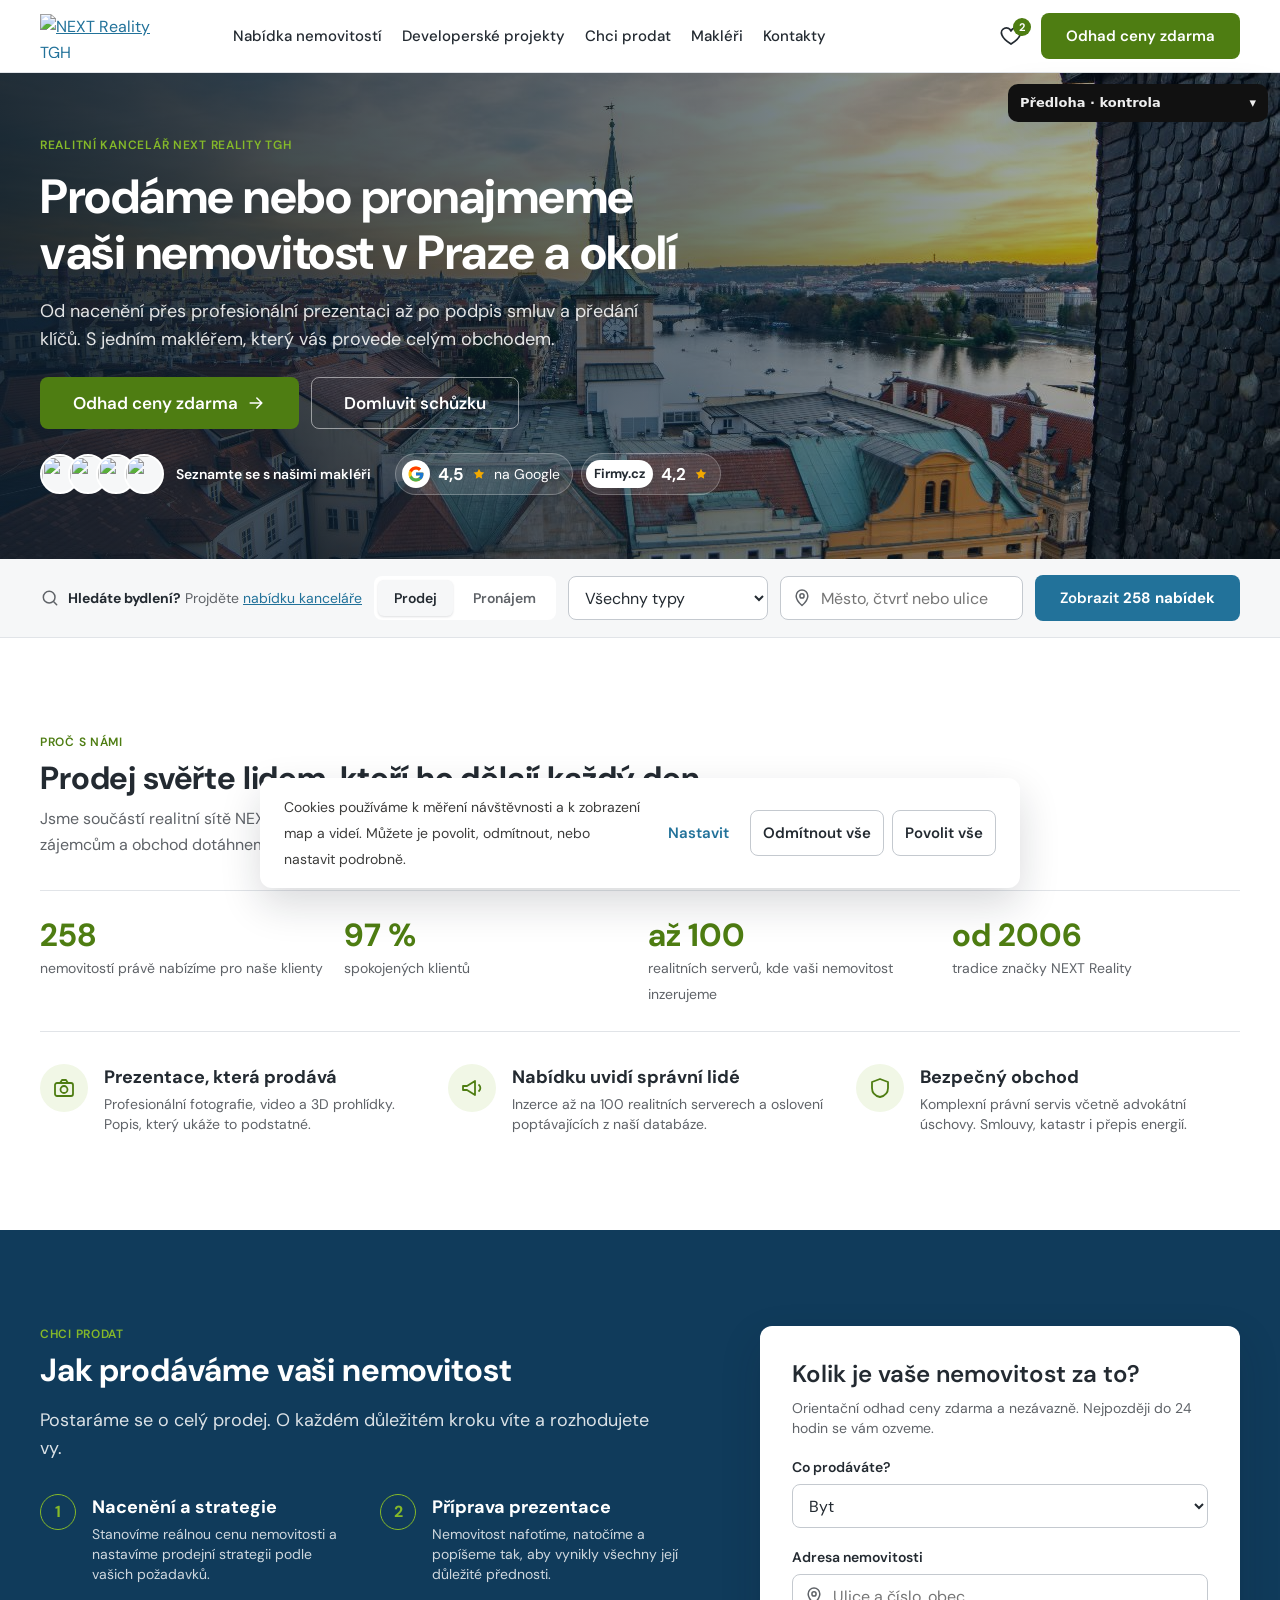
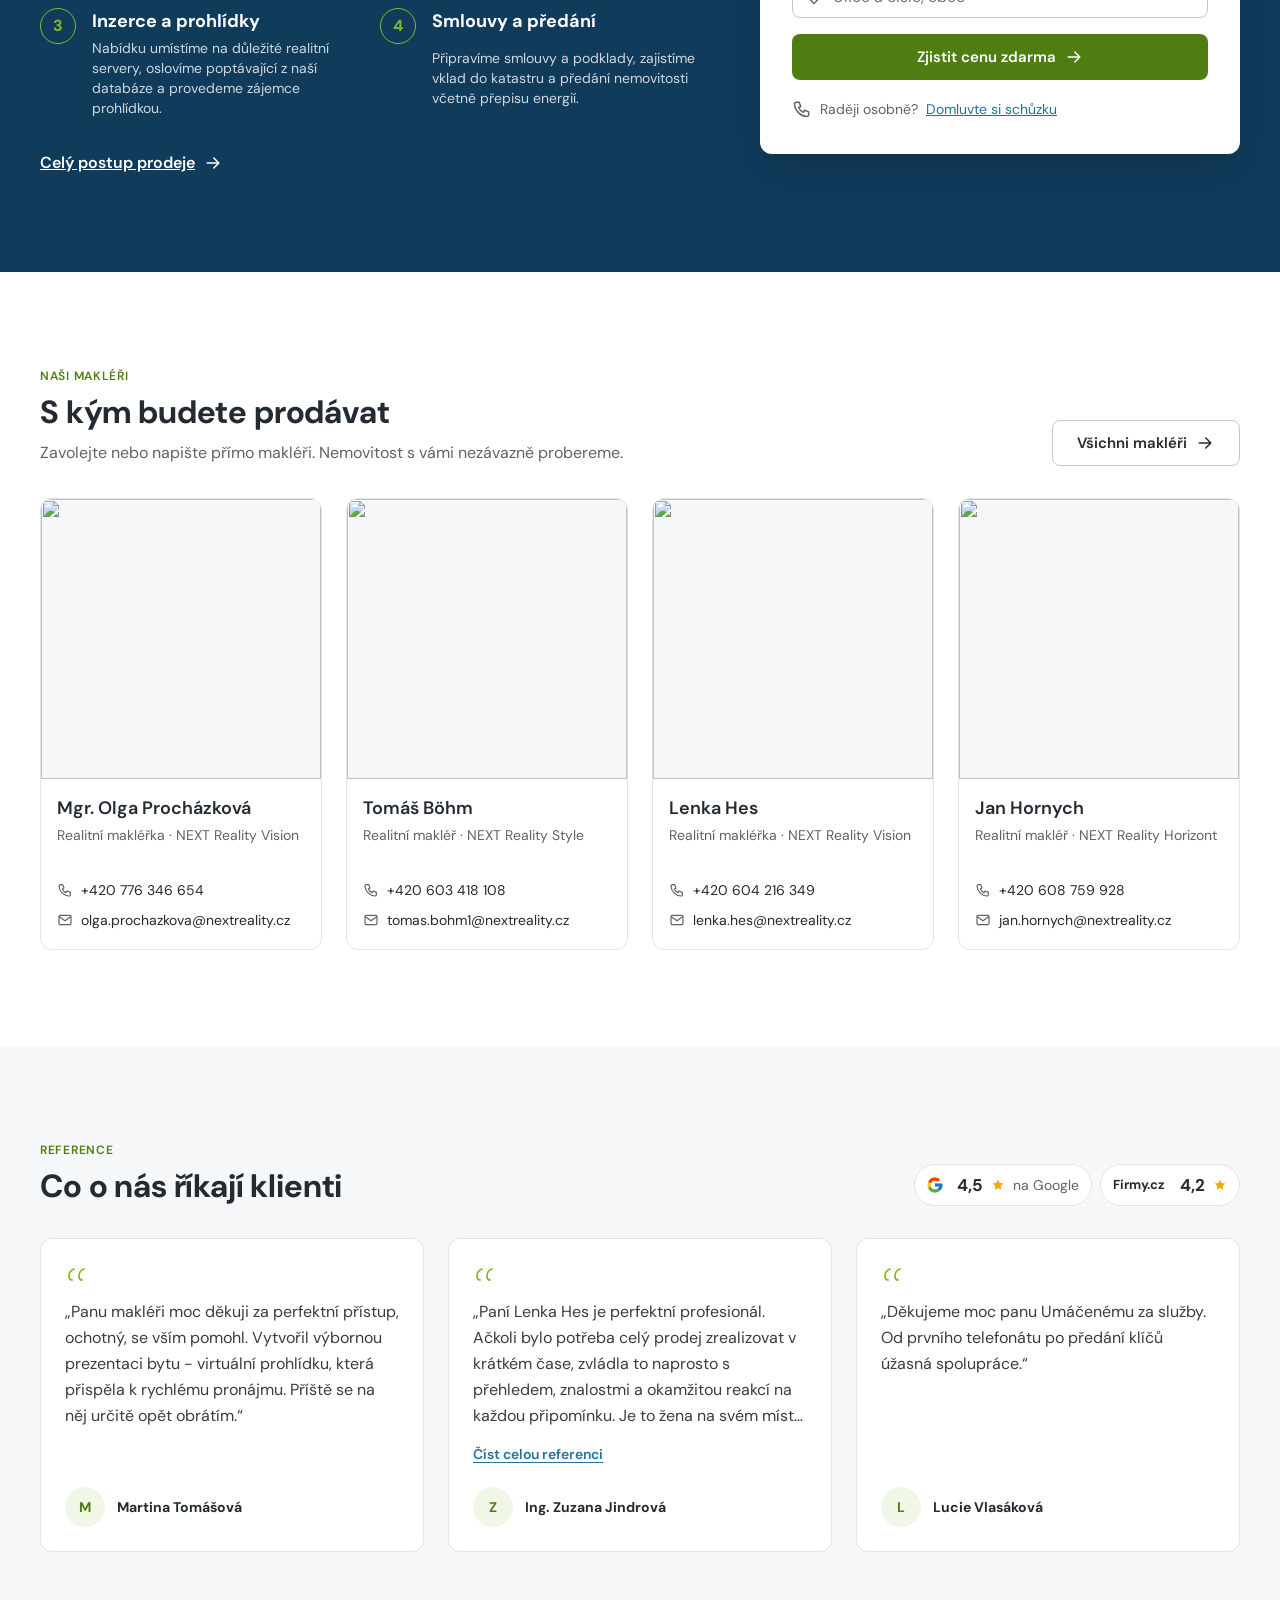
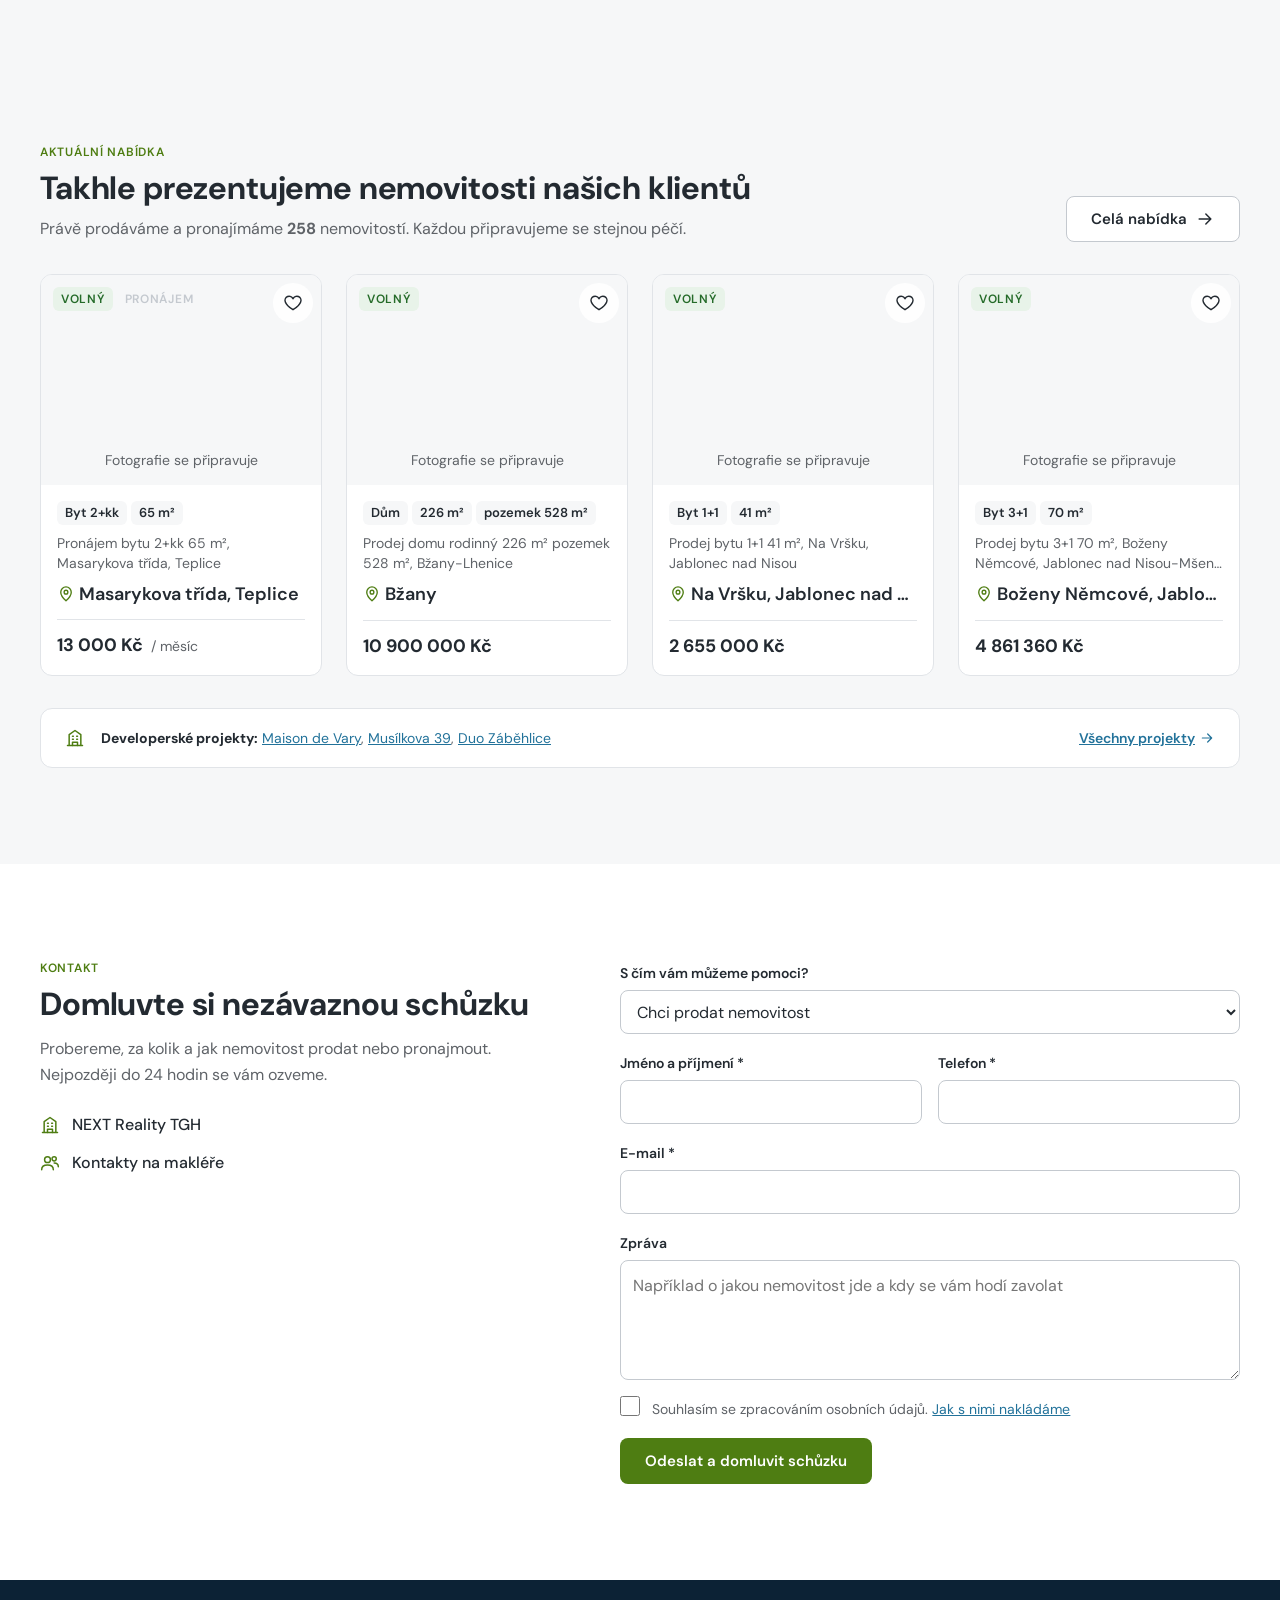
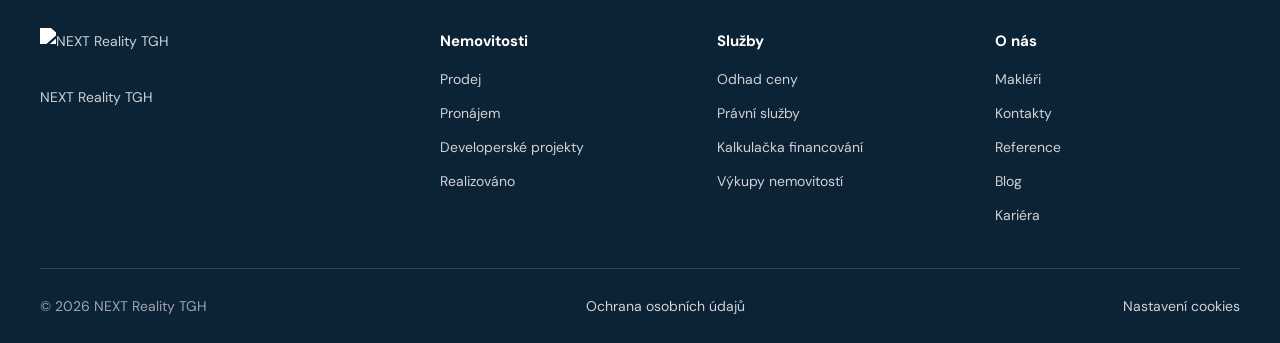
==== commit 46468ed7: "Pripominky klienta 10/2026: web kancelare = naber zakazek (homepage), reference 3 najednou se jmenem" ====
--- a/index.html
+++ b/index.html
@@ -3,120 +3,104 @@
 <head>
 <meta charset="utf-8">
 <meta name="viewport" content="width=device-width, initial-scale=1">
-<title>Reality a nemovitosti v Praze a okolí | NEXT Reality TGH</title>
+<title>Prodej a pronájem nemovitostí v Praze a okolí | NEXT Reality TGH</title>
 <link rel="preconnect" href="https://fonts.googleapis.com">
 <link rel="preconnect" href="https://fonts.gstatic.com" crossorigin>
 <link href="https://fonts.googleapis.com/css2?family=DM+Sans:opsz,wght@9..40,400;9..40,500;9..40,600;9..40,700&display=swap" rel="stylesheet">
 <link rel="stylesheet" href="tokens.css">
 <link rel="stylesheet" href="components.css">
+<link rel="stylesheet" href="home.css">
 </head>
 <body data-page="home">
 
 <div id="site-header"></div>
 
 <main>
-  <!-- HERO: nabídka dřív než sebeprezentace – vyhledávání je součástí hero -->
-  <section class="hero">
+  <!-- HERO: web kanceláře = náběr zakázek. Mluví k majitelům, představí kancelář; hledání je až sekundární lišta pod hero -->
+  <section class="hero hp-hero">
     <div class="hero__media"><img data-bind="hero" alt="" fetchpriority="high"></div>
-    <div class="container hero__in">
-      <div>
-        <h1 class="t-hero">Najděte svůj domov <span data-bind="region"></span></h1>
-        <p class="hero__lead t-lead"><b data-bind="total"></b> nemovitostí v aktuální nabídce. Byty, domy, pozemky i komerční prostory.</p>
-      </div>
-
-      <form class="search" id="search" role="search">
-        <div class="search__row">
-          <div class="field">
-            <span class="field__label" id="lbl-deal">Typ nabídky</span>
-            <div class="seg" role="group" aria-labelledby="lbl-deal">
-              <button type="button" aria-pressed="true" data-deal="prodej">Prodej</button>
-              <button type="button" aria-pressed="false" data-deal="pronajem">Pronájem</button>
-            </div>
+    <div class="container hero__in hp-hero__in">
+      <div class="hp-hero__copy">
+        <span class="t-label hp-hero__eyebrow">Realitní kancelář <span data-bind="name"></span></span>
+        <h1 class="t-hero">Prodáme nebo pronajmeme vaši nemovitost <span data-bind="region"></span></h1>
+        <p class="hero__lead t-lead">Od nacenění přes profesionální prezentaci až po podpis smluv a předání klíčů. S jedním makléřem, který vás provede celým obchodem.</p>
+        <div class="hp-hero__cta">
+          <a class="btn btn--primary hp-btn-lg" id="hero-cta" data-href="prodat.html#odhad">Odhad ceny zdarma <svg class="icon"><use href="#i-arrow"/></svg></a>
+          <a class="btn btn--secondary btn--on-dark hp-btn-lg" href="#kontakt">Domluvit schůzku</a>
+        </div>
+        <div class="hp-hero__trust">
+          <a class="hp-faces" id="hero-faces" data-href="makleri.html"></a>
+          <div class="hp-hero__badges" id="hero-ratings"></div>
+        </div>
+      </div>
+    </div>
+  </section>
+
+  <!-- Sekundární vstup pro kupující – štíhlá lišta, plnohodnotné hledání je ve výpisu -->
+  <section class="hp-find" aria-label="Hledání v nabídce">
+    <div class="container">
+      <form class="hp-find__form" id="search" role="search">
+        <p class="hp-find__label"><svg class="icon"><use href="#i-search"/></svg><span><b>Hledáte bydlení?</b> Projděte <a data-all href="vypis.html">nabídku kanceláře</a></span></p>
+        <div class="seg" role="group" aria-label="Typ nabídky">
+          <button type="button" aria-pressed="true" data-deal="prodej">Prodej</button>
+          <button type="button" aria-pressed="false" data-deal="pronajem">Pronájem</button>
+        </div>
+        <div class="field">
+          <label class="sr-only" for="f-type">Typ nemovitosti</label>
+          <select class="select" id="f-type">
+            <option value="">Všechny typy</option>
+            <option value="byt">Byty</option>
+            <option value="dum">Domy</option>
+            <option value="komercni">Komerční</option>
+            <option value="pozemek">Pozemky</option>
+            <option value="ostatni">Ostatní</option>
+          </select>
+        </div>
+        <div class="field suggest" id="suggest">
+          <label class="sr-only" for="f-loc">Lokalita</label>
+          <div class="input-icon">
+            <svg class="icon"><use href="#i-pin"/></svg>
+            <input class="input" id="f-loc" placeholder="Město, čtvrť nebo ulice" autocomplete="off" role="combobox" aria-expanded="false" aria-controls="suggest-list">
           </div>
-          <div class="field">
-            <label for="f-type">Typ nemovitosti</label>
-            <select class="select" id="f-type">
-              <option value="">Vše</option>
-              <option value="byt">Byty</option>
-              <option value="dum">Domy</option>
-              <option value="komercni">Komerční</option>
-              <option value="pozemek">Pozemky</option>
-              <option value="ostatni">Ostatní</option>
-            </select>
-          </div>
-          <div class="field suggest" id="suggest">
-            <label for="f-loc">Lokalita</label>
-            <div class="input-icon">
-              <svg class="icon"><use href="#i-pin"/></svg>
-              <input class="input" id="f-loc" placeholder="Město, čtvrť, ulice nebo projekt" autocomplete="off" role="combobox" aria-expanded="false" aria-controls="suggest-list">
-            </div>
-            <ul class="suggest__list" id="suggest-list" role="listbox"></ul>
-          </div>
-        </div>
-        <div class="search__foot">
-          <div class="field" id="disp-field">
-            <span class="field__label" id="lbl-disp">Dispozice</span>
-            <div class="chips" role="group" aria-labelledby="lbl-disp">
-              <button type="button" class="chip" aria-pressed="false">1+kk</button>
-              <button type="button" class="chip" aria-pressed="false">1+1</button>
-              <button type="button" class="chip" aria-pressed="false">2+kk</button>
-              <button type="button" class="chip" aria-pressed="false">2+1</button>
-              <button type="button" class="chip" aria-pressed="false">3+kk</button>
-              <button type="button" class="chip" aria-pressed="false">3+1</button>
-              <button type="button" class="chip" aria-pressed="false">4+ a větší</button>
-            </div>
-          </div>
-          <button class="btn btn--primary" id="search-btn" type="submit"><svg class="icon"><use href="#i-search"/></svg><span>Zobrazit <b id="live-count"></b></span></button>
-        </div>
+          <ul class="suggest__list" id="suggest-list" role="listbox"></ul>
+        </div>
+        <button class="btn btn--alt" id="search-btn" type="submit"><span>Zobrazit <b id="live-count"></b></span></button>
       </form>
-
-      <p class="hero__seller">Chcete prodat? <a data-href="prodat.html#odhad">Zjistěte cenu své nemovitosti online →</a></p>
-    </div>
-  </section>
-
-  <!-- NABÍDKA -->
-  <section class="section" id="nabidka">
-    <div class="container">
-      <nav class="cats" aria-label="Kategorie" id="cats"></nav>
-      <div class="section-head">
-        <div>
-          <span class="t-label eyebrow">Aktuální nabídka</span>
-          <h2 class="t-h2">Nejnovější nemovitosti</h2>
-        </div>
-        <a class="btn btn--secondary" data-all href="vypis.html">Zobrazit všech <span data-bind="total"></span> nabídek <svg class="icon"><use href="#i-arrow"/></svg></a>
-      </div>
-      <div class="grid-cards" id="cards"></div>
-
-      <div class="watchdog">
-        <span class="watchdog__ico"><svg class="icon icon--lg"><use href="#i-bell"/></svg></span>
-        <div>
-          <h3 class="t-h3" style="font-size:var(--fs-card);line-height:var(--lh-card)">Hlídací pes nových nabídek</h3>
-          <p>Pošleme vám e-mail, jakmile se objeví nemovitost podle vašeho hledání.</p>
-        </div>
-        <form onsubmit="event.preventDefault()">
-          <label class="sr-only" for="wd-mail">E-mail</label>
-          <input class="input" id="wd-mail" type="email" placeholder="váš@e-mail.cz">
-          <button class="btn btn--alt">Hlídat nabídky</button>
-        </form>
-      </div>
-    </div>
-  </section>
-
-  <!-- CHCI PRODAT – hlavní CTA pro prodávající -->
+    </div>
+  </section>
+
+  <!-- PROČ S NÁMI – čísla jen z reálných dat kanceláře -->
+  <section class="section" id="proc">
+    <div class="container">
+      <div class="section-head">
+        <div>
+          <span class="t-label eyebrow">Proč s námi</span>
+          <h2 class="t-h2">Prodej svěřte lidem, kteří ho dělají každý den</h2>
+          <p>Jsme součástí realitní sítě NEXT Reality. Vaši nemovitost připravíme, nabídneme správným zájemcům a obchod dotáhneme až do konce.</p>
+        </div>
+      </div>
+      <div class="hp-stats" id="stats"></div>
+      <ul class="hp-values">
+        <li><span class="hp-values__ico"><svg class="icon icon--lg"><use href="#i-camera"/></svg></span><div><h3>Prezentace, která prodává</h3><p>Profesionální fotografie, video a 3D prohlídky. Popis, který ukáže to podstatné.</p></div></li>
+        <li><span class="hp-values__ico"><svg class="icon icon--lg"><use href="#i-megaphone"/></svg></span><div><h3>Nabídku uvidí správní lidé</h3><p>Inzerce až na 100 realitních serverech a oslovení poptávajících z naší databáze.</p></div></li>
+        <li><span class="hp-values__ico"><svg class="icon icon--lg"><use href="#i-shield"/></svg></span><div><h3>Bezpečný obchod</h3><p>Komplexní právní servis včetně advokátní úschovy. Smlouvy, katastr i přepis energií.</p></div></li>
+      </ul>
+    </div>
+  </section>
+
+  <!-- CHCI PRODAT – jak prodáváme + krátký vstup do průvodce odhadem -->
   <section class="section section--dark" id="prodat">
-    <div class="container sell">
+    <div class="container sell hp-sell">
       <div>
         <span class="t-label eyebrow">Chci prodat</span>
-        <h2 class="t-h2">Kolik je vaše nemovitost dnes skutečně&nbsp;za&nbsp;to?</h2>
-        <p class="t-lead" style="margin-top:var(--s-4);color:rgba(255,255,255,.85);max-width:52ch">Zadejte adresu a získejte orientační odhad ceny. Zdarma a nezávazně.</p>
-        <ul class="sell__list">
-          <li><svg class="icon"><use href="#i-check"/></svg><span>Inzerce nemovitostí až na 100 serverech</span></li>
-          <li><svg class="icon"><use href="#i-check"/></svg><span>Komplexní právní servis včetně advokátní úschovy</span></li>
-          <li><svg class="icon"><use href="#i-check"/></svg><span>Profesionální fotografie, video a 3D prohlídky</span></li>
-        </ul>
+        <h2 class="t-h2">Jak prodáváme vaši nemovitost</h2>
+        <p class="t-lead hp-sell__lead">Postaráme se o celý prodej. O každém důležitém kroku víte a rozhodujete vy.</p>
+        <ol class="hp-steps" id="steps"></ol>
+        <a class="hp-sell__more" data-href="prodat.html">Celý postup prodeje <svg class="icon"><use href="#i-arrow"/></svg></a>
       </div>
       <form class="estimate" id="estimate">
-        <h3 class="t-h3">Online odhad ceny</h3>
+        <h3 class="t-h3">Kolik je vaše nemovitost za&nbsp;to?</h3>
+        <p class="hp-estimate__lead">Orientační odhad ceny zdarma a nezávazně. Nejpozději do 24 hodin se vám ozveme.</p>
         <div class="field">
           <label for="e-type">Co prodáváte?</label>
           <select class="select" id="e-type"><option>Byt</option><option>Dům</option><option>Pozemek</option><option>Komerční prostor</option></select>
@@ -126,18 +110,19 @@
           <div class="input-icon"><svg class="icon"><use href="#i-pin"/></svg><input class="input" id="e-addr" placeholder="Ulice a číslo, obec"></div>
         </div>
         <button class="btn btn--primary btn--block">Zjistit cenu zdarma <svg class="icon"><use href="#i-arrow"/></svg></button>
-        <p class="estimate__note"><svg class="icon"><use href="#i-phone"/></svg> Raději osobně? <a href="#kontakt">Ozvěte se nám</a></p>
+        <p class="estimate__note"><svg class="icon"><use href="#i-phone"/></svg> Raději osobně? <a href="#kontakt">Domluvte si schůzku</a></p>
       </form>
     </div>
   </section>
 
-  <!-- MAKLÉŘI -->
+  <!-- MAKLÉŘI – tváře kanceláře s přímým kontaktem -->
   <section class="section" id="makleri">
     <div class="container">
       <div class="section-head">
         <div>
-          <span class="t-label eyebrow">Makléři</span>
-          <h2 class="t-h2">Kdo se postará o váš obchod</h2>
+          <span class="t-label eyebrow">Naši makléři</span>
+          <h2 class="t-h2">S kým budete prodávat</h2>
+          <p>Zavolejte nebo napište přímo makléři. Nemovitost s vámi nezávazně probereme.</p>
         </div>
         <a class="btn btn--secondary" data-href="makleri.html">Všichni makléři <svg class="icon"><use href="#i-arrow"/></svg></a>
       </div>
@@ -145,7 +130,7 @@
     </div>
   </section>
 
-  <!-- REFERENCE -->
+  <!-- REFERENCE – tři vedle sebe, jméno · město, dlouhý text se rozbalí na místě -->
   <section class="section section--tint" id="reference">
     <div class="container">
       <div class="section-head">
@@ -153,58 +138,65 @@
           <span class="t-label eyebrow">Reference</span>
           <h2 class="t-h2">Co o nás říkají klienti</h2>
         </div>
-        <div class="ratings" id="ratings"></div>
-      </div>
-      <div class="grid-refs" id="refs"></div>
-    </div>
-  </section>
-
-  <!-- DEVELOPERSKÉ PROJEKTY -->
-  <section class="section" id="projekty">
-    <div class="container">
-      <div class="section-head">
-        <div>
-          <span class="t-label eyebrow">Developerské projekty</span>
-          <h2 class="t-h2">Nové bydlení a investice</h2>
-        </div>
-        <a class="btn btn--secondary" data-href="projekty.html">Všechny projekty <svg class="icon"><use href="#i-arrow"/></svg></a>
-      </div>
-      <div class="grid-projects" id="projects"></div>
-    </div>
-  </section>
-
-  <!-- REALIZOVÁNO -->
-  <section class="section section--dark" id="realizovano" style="padding-block:var(--s-12)">
-    <div class="container" style="display:grid;gap:var(--s-8)">
-      <div class="section-head" style="margin:0">
+        <div class="hp-ratings" id="ratings"></div>
+      </div>
+      <div class="grid-refs hp-refs" id="refs"></div>
+    </div>
+  </section>
+
+  <!-- REALIZOVÁNO – důkaz práce; bez dat z CRM se sekce nezobrazí -->
+  <section class="section" id="realizovano">
+    <div class="container">
+      <div class="section-head">
         <div>
           <span class="t-label eyebrow">Realizováno</span>
-          <h2 class="t-h2">Nemovitosti, které jsme už prodali</h2>
-        </div>
-        <a class="btn btn--secondary btn--on-dark" data-href="vypis.html" data-q="&status=sold">Prohlédnout realizace <svg class="icon"><use href="#i-arrow"/></svg></a>
-      </div>
-      <div class="sold-strip" id="stats"></div>
-    </div>
-  </section>
-
-  <!-- KONTAKT -->
+          <h2 class="t-h2">Nemovitosti, které jsme pro klienty už prodali</h2>
+          <p id="sold-lead"></p>
+        </div>
+        <a class="btn btn--secondary" data-href="vypis.html" data-q="&status=sold">Všechny realizace <svg class="icon"><use href="#i-arrow"/></svg></a>
+      </div>
+      <div class="grid-cards" id="sold"></div>
+    </div>
+  </section>
+
+  <!-- AKTUÁLNÍ NABÍDKA – ukázka, jak prezentujeme nemovitosti klientů (ne inzertní portál) -->
+  <section class="section section--tint" id="nabidka">
+    <div class="container">
+      <div class="section-head">
+        <div>
+          <span class="t-label eyebrow">Aktuální nabídka</span>
+          <h2 class="t-h2">Takhle prezentujeme nemovitosti našich klientů</h2>
+          <p>Právě prodáváme a pronajímáme <b data-bind="total"></b> nemovitostí. Každou připravujeme se stejnou péčí.</p>
+        </div>
+        <a class="btn btn--secondary" data-all href="vypis.html">Celá nabídka <svg class="icon"><use href="#i-arrow"/></svg></a>
+      </div>
+      <div class="grid-cards" id="cards"></div>
+      <p class="hp-projects" id="projects"></p>
+    </div>
+  </section>
+
+  <!-- KONTAKT – schůzka s makléřem -->
   <section class="section" id="kontakt">
     <div class="container contact">
       <div>
         <span class="t-label eyebrow">Kontakt</span>
-        <h2 class="t-h2">Jsme tu pro vás</h2>
-        <p style="margin-top:var(--s-3);color:var(--text-muted)">Osobně s vámi projdeme každý detail. Nejpozději do 24 hodin se ozveme nazpátek.</p>
+        <h2 class="t-h2">Domluvte si nezávaznou schůzku</h2>
+        <p class="hp-contact__lead">Probereme, za kolik a jak nemovitost prodat nebo pronajmout. Nejpozději do 24 hodin se vám ozveme.</p>
         <div class="contact__card" id="office-contact"></div>
       </div>
       <form class="form" onsubmit="event.preventDefault()">
+        <div class="field">
+          <label for="c-topic">S čím vám můžeme pomoci?</label>
+          <select class="select" id="c-topic"><option>Chci prodat nemovitost</option><option>Chci pronajmout nemovitost</option><option>Odhad ceny nemovitosti</option><option>Hledám nemovitost</option><option>Jiný dotaz</option></select>
+        </div>
         <div class="form__2">
           <div class="field"><label for="c-name">Jméno a příjmení *</label><input class="input" id="c-name" autocomplete="name"></div>
-          <div class="field"><label for="c-tel">Telefon *</label><input class="input is-error" id="c-tel" type="tel" autocomplete="tel" value="603 41" aria-describedby="c-tel-err"><span class="field__error" id="c-tel-err">Zadejte telefon ve tvaru 603 418 108</span></div>
+          <div class="field"><label for="c-tel">Telefon *</label><input class="input" id="c-tel" type="tel" autocomplete="tel"></div>
         </div>
         <div class="field"><label for="c-mail">E-mail *</label><input class="input" id="c-mail" type="email" autocomplete="email"></div>
-        <div class="field"><label for="c-msg">Zajímá vás něco konkrétního?</label><textarea class="input" id="c-msg"></textarea></div>
+        <div class="field"><label for="c-msg">Zpráva</label><textarea class="input" id="c-msg" placeholder="Například o jakou nemovitost jde a kdy se vám hodí zavolat"></textarea></div>
         <label class="check"><input type="checkbox"> <span>Souhlasím se zpracováním osobních údajů. <a href="#">Jak s nimi nakládáme</a></span></label>
-        <div><button class="btn btn--primary">Odeslat zprávu</button></div>
+        <div><button class="btn btn--primary">Odeslat a domluvit schůzku</button></div>
       </form>
     </div>
   </section>
--- a/components.css
+++ b/components.css
@@ -275,7 +275,7 @@
 .form { display: grid; gap: var(--s-4); }
 .form__2 { display: grid; gap: var(--s-4); }
 @media (min-width: 768px) { .form__2 { grid-template-columns: 1fr 1fr; } }
-textarea.input { height: auto; min-height: 120px; padding-block: var(--s-3); resize: vertical; line-height: var(--lh-body); }
+textarea.input { font: inherit; height: auto; min-height: 120px; padding-block: var(--s-3); resize: vertical; line-height: var(--lh-body); }
 .check { display: flex; gap: var(--s-3); align-items: start; font-size: var(--fs-small); color: var(--text-muted); }
 .check input { width: 20px; height: 20px; margin: 0; flex: none; accent-color: var(--accent); }
 
@@ -321,6 +321,10 @@
 .review__btn:hover { background: #333; }
 .review__btn--main { background: #7bd88f; color: #111; }
 .review__btn--main:hover { background: #95e3a6; }
+.review__ver { display: grid; grid-template-columns: 1fr 1fr; gap: 2px; padding: 2px; background: #222; border-radius: 8px; }
+.review__vbtn { display: block; padding: 7px 6px; border-radius: 6px; text-align: center; color: #ccc; text-decoration: none; font-weight: 600; }
+.review__vbtn:hover { color: #fff; background: #333; }
+.review__vbtn.is-on { background: #eee; color: #111; }
 
 @media (min-width: 1440px) { .nav__opt { display: inline; } }
 
@@ -384,3 +388,15 @@
 .pcard.is-hover { box-shadow: var(--sh-2); transform: translateY(-2px); }
 .pcard.is-focus { box-shadow: 0 0 0 3px var(--focus); }
 .input.is-success { border-color: var(--st-free); }
+
+/* --- Mobilní menu (globální – hlavička je na každé stránce, i na homepage bez pages.css) --- */
+.drawer { position: fixed; inset: 0; z-index: 80; background: rgba(12,34,53,.5); }
+.drawer[hidden] { display: none; }
+.drawer__panel { position: absolute; top: 0; right: 0; bottom: 0; width: min(360px, 88vw); background: var(--surface); padding: var(--s-4); display: flex; flex-direction: column; gap: var(--s-6); box-shadow: var(--sh-3); }
+.drawer__head { display: flex; justify-content: space-between; align-items: center; }
+.drawer__head img { height: 36px; width: auto; }
+.drawer__nav { display: grid; }
+.drawer__nav a { padding: var(--s-3) var(--s-2); font-size: var(--fs-card); font-weight: 600; color: var(--ink); text-decoration: none; border-bottom: 1px solid var(--line); }
+
+/* --- Mapy (Leaflet): vnitřní vrstvy mají z-index 400–1000 → bez vlastního kontextu přejedou přes lepicí hlavičku a filtry --- */
+.leaflet-container { isolation: isolate; z-index: 0; }
--- a/home.css
+++ b/home.css
@@ -0,0 +1,117 @@
+/* ==========================================================================
+   Homepage kanceláře – náběr zakázek (standardní verze).
+   Doplňuje components.css, hodnoty výhradně z tokens.css. Jen pro index.html.
+   ========================================================================== */
+
+/* --- Hero: kancelář + odhad ceny ------------------------------------------ */
+.hp-hero__in { padding-block: var(--s-10) var(--s-10); }
+.hp-hero__copy { display: grid; gap: var(--s-4); justify-items: start; }
+.hp-hero__eyebrow { color: var(--accent-deco); }
+.hp-hero .t-hero { max-width: 22ch; }
+.hp-hero .hero__lead { margin-top: 0; max-width: 52ch; }
+.hp-hero__cta { display: flex; flex-wrap: wrap; gap: var(--s-3); margin-top: var(--s-2); }
+.hp-btn-lg { min-height: 52px; padding-inline: var(--s-8); font-size: 17px; }
+.hp-hero__trust { display: flex; flex-wrap: wrap; align-items: center; gap: var(--s-4) var(--s-6); margin-top: var(--s-2); }
+.hp-faces { display: inline-flex; align-items: center; gap: var(--s-3); color: #fff; font-weight: 600; font-size: var(--fs-small); text-decoration: none; }
+.hp-faces:hover span:last-child { text-decoration: underline; }
+.hp-faces__img { display: inline-flex; }
+.hp-faces__img img { width: 40px; height: 40px; border-radius: 50%; object-fit: cover; object-position: top; border: 2px solid #fff; background: var(--surface-2); }
+.hp-faces__img img + img { margin-left: -12px; }
+.hp-hero__badges { display: flex; flex-wrap: wrap; gap: var(--s-2); }
+.hp-hero .hp-rate { background: rgba(255,255,255,.12); border: 1px solid rgba(255,255,255,.25); color: #fff; }
+.hp-hero .hp-rate b, .hp-hero .hp-rate small { color: #fff; }
+@media (min-width: 768px) { .hp-hero__in { padding-block: var(--s-16) var(--s-12); } }
+@media (min-width: 1280px) { .hp-hero__in { padding-block: var(--s-16); } }
+@media (max-width: 599px) {
+  .hp-hero__in { padding-block: var(--s-8); }
+  .hp-hero__cta { width: 100%; }
+  .hp-hero__cta .btn { flex: 1 1 100%; }
+}
+
+/* --- Odznak hodnocení se značkou zdroje -------------------------------------- */
+.hp-rate { display: inline-flex; align-items: center; gap: var(--s-2); padding: 6px var(--s-3) 6px 6px; border-radius: var(--r-pill); background: var(--surface); border: 1px solid var(--line); }
+.hp-rate b { font-size: 17px; line-height: 1; color: var(--ink); }
+.hp-rate small { font-size: var(--fs-small); color: var(--text-muted); }
+.hp-rate .stars .icon { width: 14px; height: 14px; }
+.hp-rate__mark { display: grid; place-items: center; height: 28px; min-width: 28px; border-radius: var(--r-pill); background: #fff; }
+.hp-rate__mark svg { width: 18px; height: 18px; }
+.hp-rate--text { padding-left: 4px; }
+.hp-mark-firmy { padding-inline: var(--s-2); font-size: 13px; line-height: 28px; font-weight: 700; color: var(--ink); letter-spacing: -.01em; }
+.hp-rate--plain { padding-left: var(--s-3); min-height: 42px; }
+.hp-ratings { display: flex; flex-wrap: wrap; gap: var(--s-2); }
+
+/* --- Štíhlá lišta hledání (sekundární) ------------------------------------- */
+.hp-find { background: var(--surface-2); border-bottom: 1px solid var(--line); padding-block: var(--s-4); }
+.hp-find__form { display: grid; gap: var(--s-3); align-items: center; }
+.hp-find__label { display: flex; gap: var(--s-2); align-items: center; font-size: var(--fs-small); color: var(--text-muted); }
+.hp-find__label b { color: var(--ink); }
+.hp-find__label .icon { color: var(--text-muted); }
+.hp-find .seg { background: var(--surface); }
+.hp-find .seg button[aria-pressed="true"] { background: var(--surface-2); }
+.hp-find .input, .hp-find .select { height: 44px; }
+@media (min-width: 768px) {
+  .hp-find__form { grid-template-columns: 180px 1fr auto; }
+  .hp-find__label { grid-column: 1 / -1; }
+  .hp-find .seg { display: none; } /* tablet: prodej / pronájem až ve výpisu, aby lokalita měla místo */
+}
+@media (min-width: 1024px) {
+  .hp-find__form { grid-template-columns: auto 180px 1fr auto; }
+  .hp-find .seg { display: inline-flex; }
+}
+@media (min-width: 1280px) {
+  .hp-find__form { grid-template-columns: auto auto minmax(160px, 200px) minmax(220px, 1fr) auto; }
+  .hp-find__label { grid-column: auto; }
+}
+/* mobil: jen lokalita + tlačítko; typ a prodej / pronájem jsou ve filtrech výpisu */
+@media (max-width: 767px) {
+  .hp-find .seg, .hp-find .field:not(.suggest) { display: none; }
+  .hp-find .btn { width: 100%; }
+}
+
+/* --- Proč s námi ------------------------------------------------------------ */
+.hp-stats { display: grid; grid-template-columns: repeat(2, 1fr); gap: var(--s-4); padding-block: var(--s-6); border-block: 1px solid var(--line); }
+@media (min-width: 768px) { .hp-stats { grid-template-columns: repeat(4, 1fr); } }
+.hp-stat b { display: block; font-size: var(--fs-h2); line-height: var(--lh-h2); color: var(--accent); font-weight: 700; }
+.hp-stat span { font-size: var(--fs-small); line-height: var(--lh-small); color: var(--text-muted); }
+.hp-values { list-style: none; padding: 0; margin: var(--s-8) 0 0; display: grid; gap: var(--s-6); }
+@media (min-width: 768px) { .hp-values { grid-template-columns: repeat(3, 1fr); } }
+.hp-values li { display: flex; gap: var(--s-4); align-items: start; }
+.hp-values__ico { display: grid; place-items: center; width: 48px; height: 48px; flex: none; border-radius: 50%; background: var(--accent-soft); color: var(--accent); }
+.hp-values h3 { font-size: var(--fs-card); line-height: var(--lh-card); color: var(--ink); }
+.hp-values p { margin-top: var(--s-1); font-size: var(--fs-small); line-height: var(--lh-small); color: var(--text-muted); }
+
+/* --- Jak prodáváme ------------------------------------------------------------ */
+.hp-sell { align-items: start; }
+.hp-sell__lead { margin-top: var(--s-4); color: rgba(255,255,255,.85); max-width: 52ch; }
+.hp-steps { list-style: none; padding: 0; margin: var(--s-8) 0 0; display: grid; gap: var(--s-6); counter-reset: st; }
+@media (min-width: 768px) { .hp-steps { grid-template-columns: repeat(2, 1fr); } }
+.hp-steps li { counter-increment: st; display: grid; grid-template-columns: 36px 1fr; column-gap: var(--s-4); row-gap: var(--s-1); }
+.hp-steps li::before { content: counter(st); grid-row: span 2; display: grid; place-items: center; width: 36px; height: 36px; border-radius: 50%; border: 1.5px solid var(--accent-deco); color: var(--accent-deco); font-weight: 700; }
+.hp-steps h3 { font-size: var(--fs-card); line-height: var(--lh-card); color: #fff; }
+.hp-steps p { font-size: var(--fs-small); line-height: var(--lh-small); color: rgba(255,255,255,.8); }
+.hp-sell__more { display: inline-flex; align-items: center; gap: var(--s-2); margin-top: var(--s-8); color: #fff; font-weight: 600; }
+.hp-estimate__lead { font-size: var(--fs-small); line-height: var(--lh-small); color: var(--text-muted); margin-top: calc(-1 * var(--s-2)); }
+
+/* --- Reference: 3 vedle sebe, rozbalení na místě --------------------------- */
+.hp-ref { margin: 0; gap: var(--s-3); }
+.hp-ref__q { color: var(--accent-deco); }
+.hp-ref.is-open blockquote { display: block; -webkit-line-clamp: unset; overflow: visible; }
+.hp-ref__more { justify-self: start; align-self: start; padding: 0; border: 0; background: none; color: var(--accent-2); font-weight: 600; font-size: var(--fs-small); cursor: pointer; text-decoration: underline; text-underline-offset: 3px; }
+.hp-ref__more:hover { color: var(--accent-2-hover); }
+.hp-ref figcaption { margin-top: auto; padding-top: var(--s-2); display: flex; align-items: center; gap: var(--s-3); font-size: var(--fs-small); }
+.hp-ref figcaption b { display: block; color: var(--ink); }
+.hp-ref figcaption > span > span { color: var(--text-muted); }
+.hp-ref__city { font-weight: 500; color: var(--text-muted); }
+@media (min-width: 768px) and (max-width: 1023px) { .hp-ref { padding: var(--s-4); } }
+
+/* --- Aktuální nabídka + projekty jako odkaz --------------------------------- */
+.hp-projects { display: flex; flex-wrap: wrap; align-items: center; gap: var(--s-2) var(--s-4); margin-top: var(--s-8); padding: var(--s-4) var(--s-6); border-radius: var(--r-card); background: var(--surface); border: 1px solid var(--line); font-size: var(--fs-small); color: var(--text-muted); }
+.hp-projects > .icon { color: var(--accent); }
+.hp-projects b { color: var(--ink); }
+.hp-projects > span { flex: 1 1 260px; }
+.hp-projects__all { display: inline-flex; align-items: center; gap: var(--s-1); font-weight: 600; white-space: nowrap; }
+.hp-projects__all .icon { width: 16px; height: 16px; }
+
+/* --- Kontakt ------------------------------------------------------------------- */
+#kontakt textarea { font: inherit; } /* components.css dědí font jen u button/input/select */
+.hp-contact__lead { margin-top: var(--s-3); color: var(--text-muted); max-width: 46ch; }
